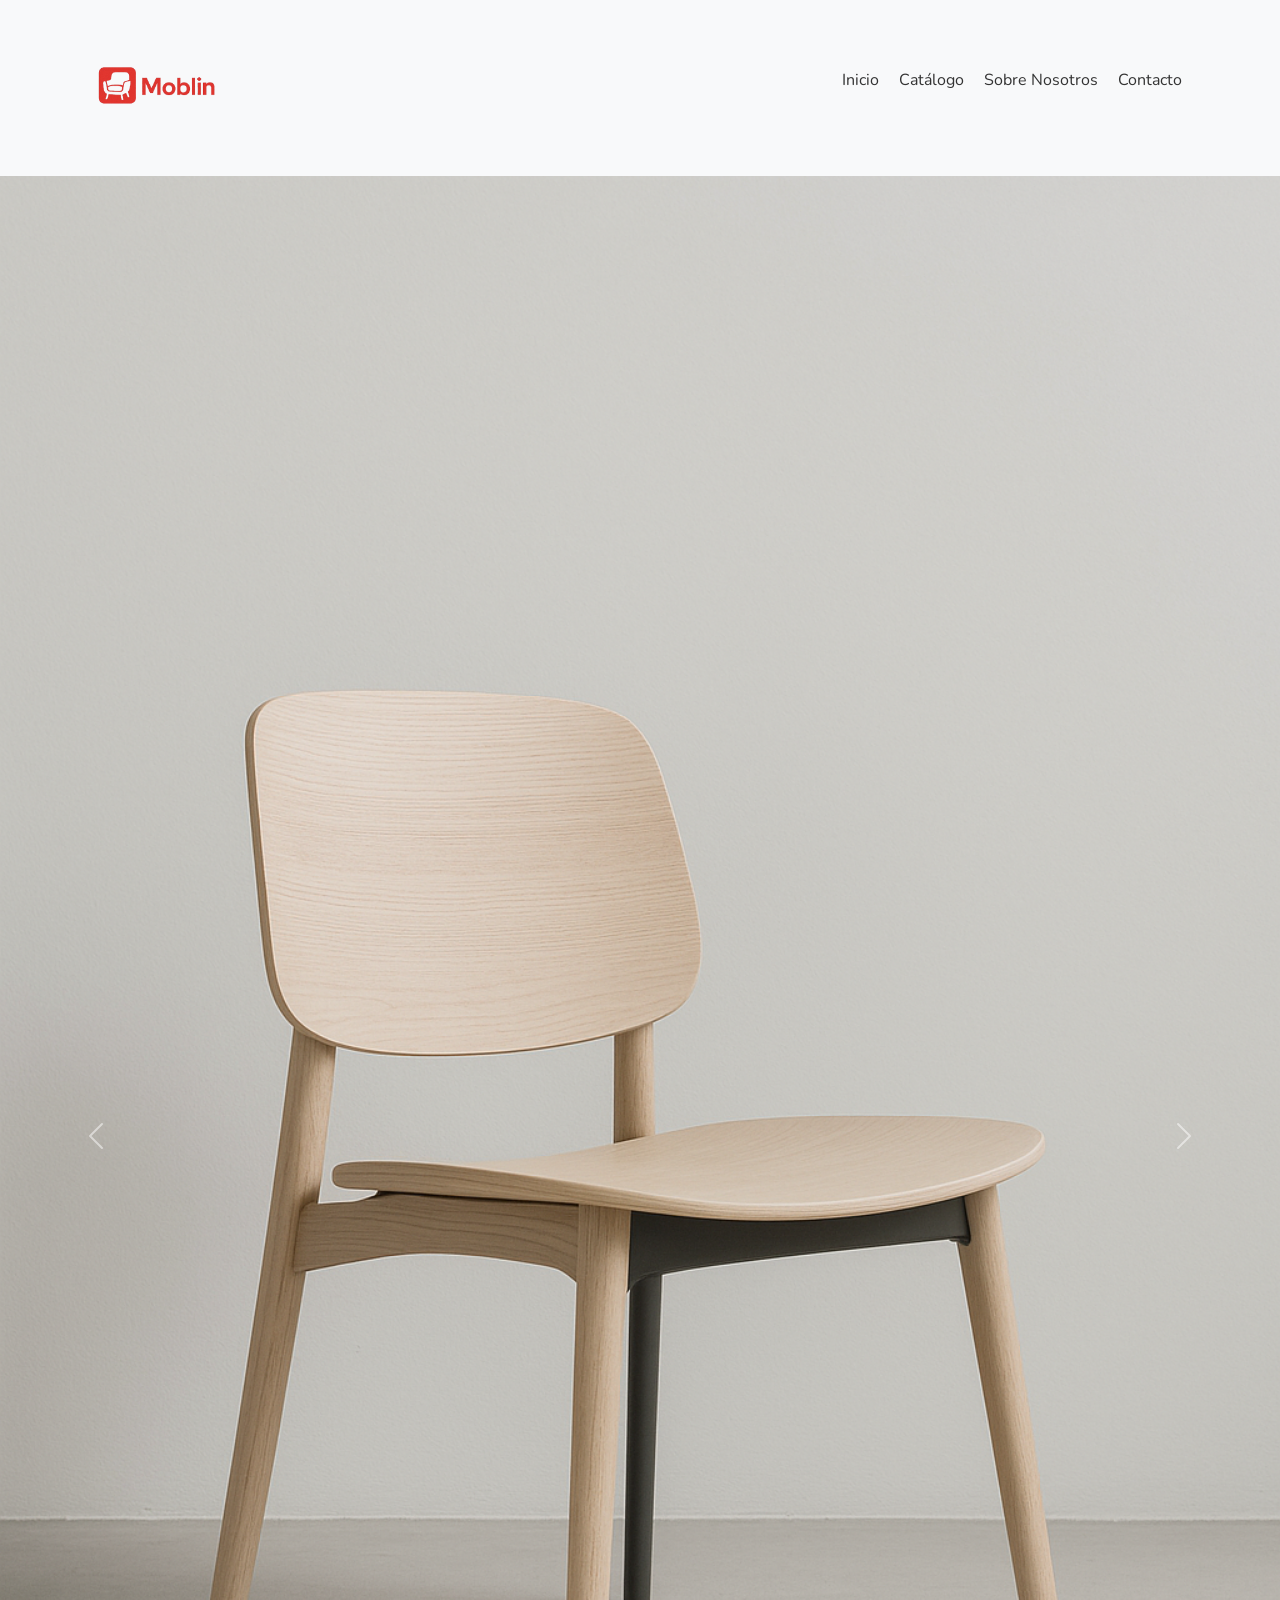
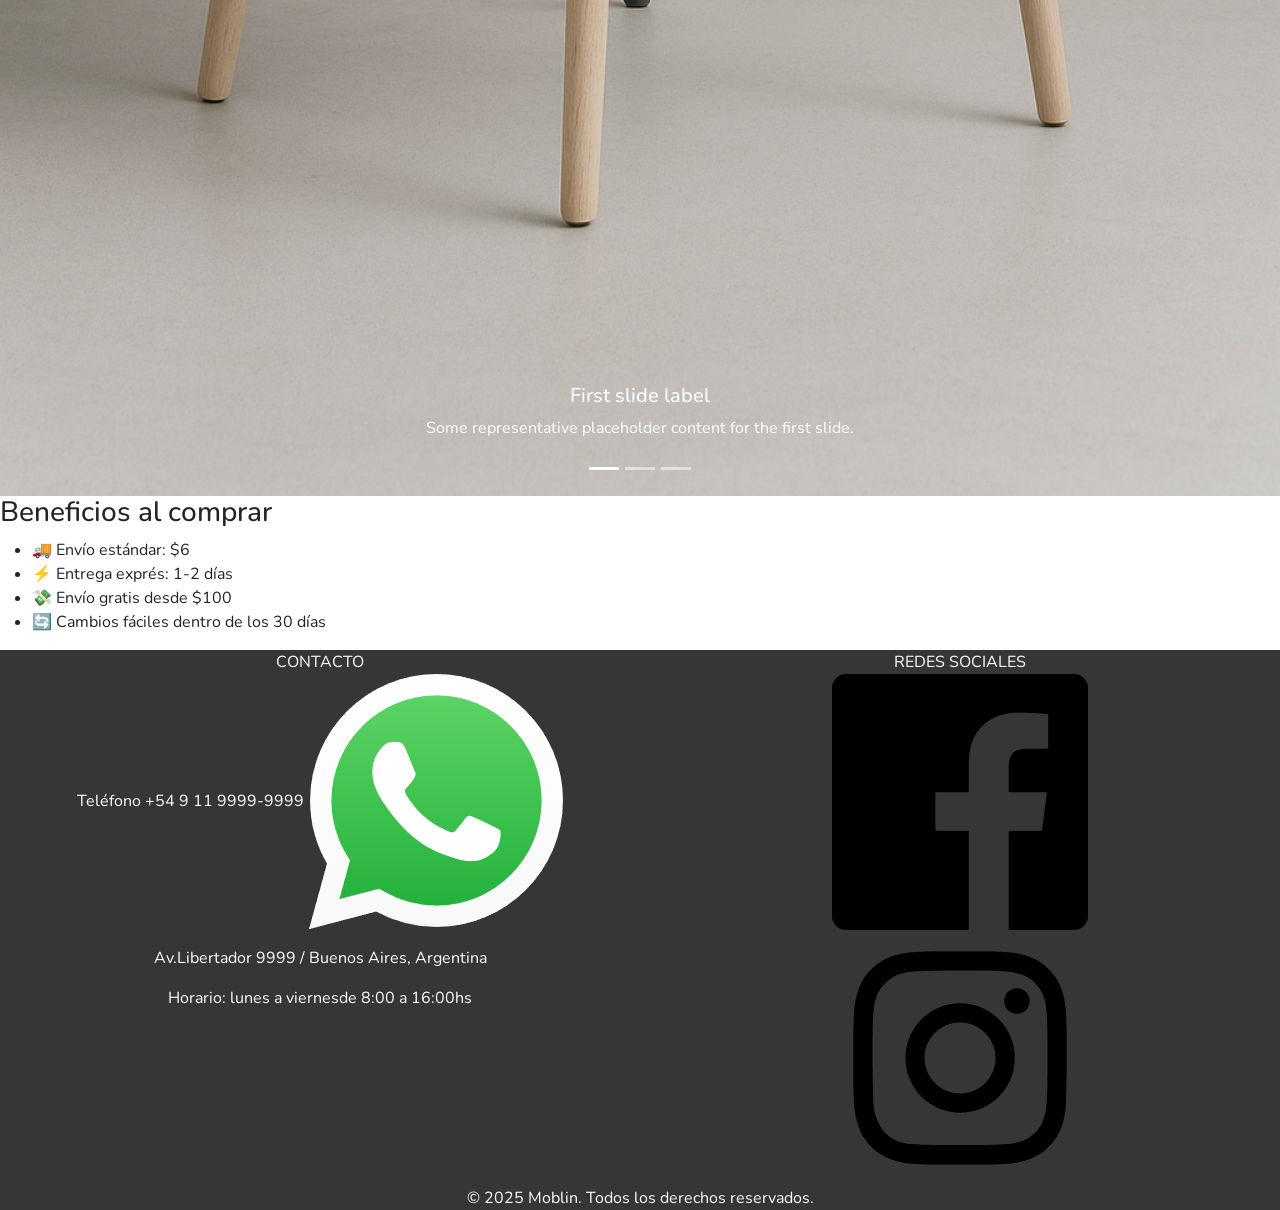
==== index.html @ 8f3e6bf2 "proyecto con bootstrap agregado" ====
<!DOCTYPE html>
<html lang="es">

<head>
  <meta charset="UTF-8" />
  <meta name="viewport" content="width=device-width, initial-scale=1.0" />
  <title>Moblin - Diseño que se siente</title>
  <link href="https://cdn.jsdelivr.net/npm/bootstrap@5.3.7/dist/css/bootstrap.min.css" rel="stylesheet"
    integrity="sha384-LN+7fdVzj6u52u30Kp6M/trliBMCMKTyK833zpbD+pXdCLuTusPj697FH4R/5mcr" crossorigin="anonymous">
  <link rel="stylesheet" href="../styles/styles.css" />
</head>

<body>
  <header>
    <nav class="navbar bg-body-tertiary">
      <div class="container">
        <a class="navbar-brand" href="index.html">
          <img src="assets/icon/logo.png " alt="Logo"></img>
        </a>
        <ul>
          <li><a href="#">Inicio</a></li>
          <li><a href="./pages/catalogo.html">Catálogo</a></li>
          <li><a href="./pages/sobreNosotros.html">Sobre Nosotros</a></li>
          <li><a href="./pages/contacto.html">Contacto</a></li>
        </ul>
    </nav>

    </div>

  </header>

  <main>
    <!-- <section class="producto-destacado">
      <div class="imagen">
        <img src="assets/img/silla.png" alt="Silla moderna en ambiente minimalista" />
      </div>
      <div class="detalle">
        <p class="oferta">¡Solo por hoy, 40% de descuento!</p>
        <h2>Silla ErgoLuxe de diseño ergonómico</h2>
        <p>
          Con un diseño que fusiona funcionalidad y estilo, la ErgoLuxe está fabricada con materiales reciclados de alta
          durabilidad. Ideal para oficinas modernas y hogares con personalidad.
        </p>
        <a href="./pages/verMas.html" class="boton">Ver más</a>
      </div> -->
    <div id="carouselExampleCaptions" class="carousel slide">
      <div class="carousel-indicators">
        <button type="button" data-bs-target="#carouselExampleCaptions" data-bs-slide-to="0" class="active"
          aria-current="true" aria-label="Slide 1"></button>
        <button type="button" data-bs-target="#carouselExampleCaptions" data-bs-slide-to="1"
          aria-label="Slide 2"></button>
        <button type="button" data-bs-target="#carouselExampleCaptions" data-bs-slide-to="2"
          aria-label="Slide 3"></button>
      </div>
      <div class="carousel-inner">
        <div class="carousel-item active">
          <img src="assets/img/silla.png" class="d-block w-100" alt="...">
          <div class="carousel-caption d-none d-md-block">
            <h5>First slide label</h5>
            <p>Some representative placeholder content for the first slide.</p>
          </div>
        </div>
        <div class="carousel-item">
          <img src="assets/img/silla.png" class="d-block w-100" alt="...">
          <div class="carousel-caption d-none d-md-block">
            <h5>Second slide label</h5>
            <p>Some representative placeholder content for the second slide.</p>
          </div>
        </div>
        <div class="carousel-item">
          <img src="assets/img/silla.png" class="d-block w-100" alt="...">
          <div class="carousel-caption d-none d-md-block">
            <h5>Third slide label</h5>
            <p>Some representative placeholder content for the third slide.</p>
          </div>
        </div>
      </div>
      <button class="carousel-control-prev" type="button" data-bs-target="#carouselExampleCaptions"
        data-bs-slide="prev">
        <span class="carousel-control-prev-icon" aria-hidden="true"></span>
        <span class="visually-hidden">Previous</span>
      </button>
      <button class="carousel-control-next" type="button" data-bs-target="#carouselExampleCaptions"
        data-bs-slide="next">
        <span class="carousel-control-next-icon" aria-hidden="true"></span>
        <span class="visually-hidden">Next</span>
      </button>
    </div>
    </section>

    <section class="beneficios">
      <h3>Beneficios al comprar</h3>
      <ul>
        <li>🚚 Envío estándar: $6</li>
        <li>⚡ Entrega exprés: 1-2 días</li>
        <li>💸 Envío gratis desde $100</li>
        <li>🔄 Cambios fáciles dentro de los 30 días</li>
      </ul>
    </section>
  </main>

  <footer class="footer ">
    
      <div class="footer-contacto d-flex">
        <div class="d-flex col flex-column">
          <span class="">CONTACTO</span>
          <p>Teléfono +54 9 11 9999-9999
            <a href="#" target="_blank">
              <img src="./assets/icon/whatsapp-icon.png" alt="whatsapp">
            </a>
          </p>
          <p>Av.Libertador 9999 / Buenos Aires, Argentina</p>
          <p>Horario: lunes a viernesde 8:00 a 16:00hs</p>
        </div>

        <div class="d-flex col">
          <div class="d-flex col flex-column social-icons">
            <span>REDES SOCIALES</span>
            <a href="https://www.facebook.com/" target="_blank">
              <img src="./assets/icon/facebook.png" alt="Facebook">
            </a>
            <a href="https://www.instagram.com/" target="_blank">
              <img src="assets/icon/instagram.png" alt="Instagram">
            </a>
          </div>
        </div>
      </div>
      <div class="">
        <p class="p-0 m-0">&copy; 2025 Moblin. Todos los derechos reservados.</p>
      </div>

  </footer>
</body>

<script src="https://cdn.jsdelivr.net/npm/bootstrap@5.3.7/dist/js/bootstrap.bundle.min.js"
  integrity="sha384-ndDqU0Gzau9qJ1lfW4pNLlhNTkCfHzAVBReH9diLvGRem5+R9g2FzA8ZGN954O5Q" crossorigin="anonymous"></script>

</html>
---- styles/styles.css ----
/* Fuente Nunito */

@import url('https://fonts.googleapis.com/css2?family=Nunito:ital,wght@0,200..1000;1,200..1000&display=swap');


/* Estilo general */
body {
  font-family: "Nunito", sans-serif;
  margin: 0;
  padding: 0;

}

/* Navegación */
nav {
  background-color: #ffffff;
  padding: 1px;
}

nav h1 {
  color: #d10000;
}

nav ul {
  list-style: none;

}

nav li {
  display: inline;
  margin-right: 1em;
}

nav a {
  text-decoration: none;
  color: #333;
}

nav img {
  width: 150px;
  height: 150px;
}

.producto img {
  width: 300px;
  height: 300px;
}

/* Sección producto */
.producto-destacado {
  display: block;
  background-color: #fff;

}

.producto-destacado img {
  width: 100%;
  max-width: 400px;
  height: auto;
}

.producto-destacado .oferta {
  color: red;
  font-weight: bold;
}



.boton {
  background-color: #d10000;
  color: white;
  text-decoration: none;

}

/* Aside */
.beneficios {
  background-color: #fff;

}



/* Footer */
footer {
  text-align: center;
  background: rgba(4, 4, 4, .8);
  color: #fff;
}
p{

}
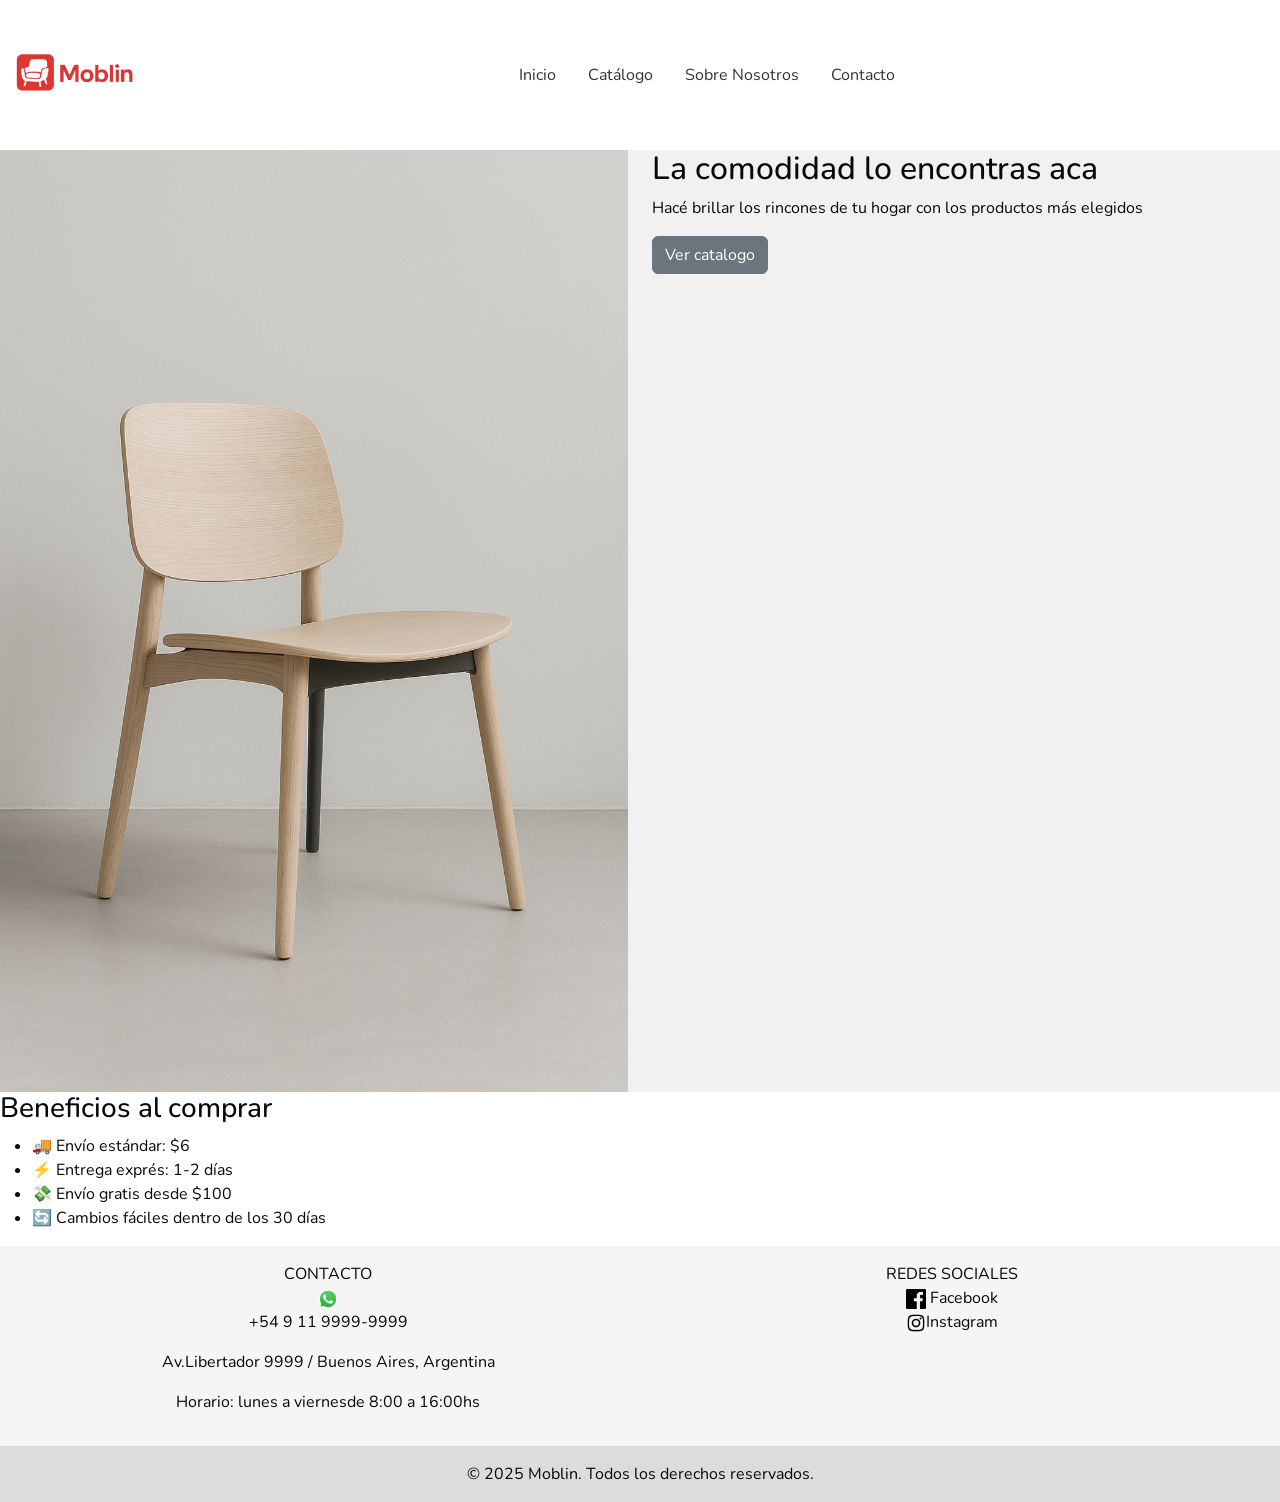
==== commit cf1a9c0d: "proyecto con bootstrap" ====
--- a/index.html
+++ b/index.html
@@ -12,16 +12,16 @@
 
 <body>
   <header>
-    <nav class="navbar bg-body-tertiary">
-      <div class="container">
-        <a class="navbar-brand" href="index.html">
-          <img src="assets/icon/logo.png " alt="Logo"></img>
-        </a>
-        <ul>
-          <li><a href="#">Inicio</a></li>
-          <li><a href="./pages/catalogo.html">Catálogo</a></li>
-          <li><a href="./pages/sobreNosotros.html">Sobre Nosotros</a></li>
-          <li><a href="./pages/contacto.html">Contacto</a></li>
+    <nav class="navbar navbar-expand-lg p-0">
+      <a class="" href="index.html">
+        <img src="assets/icon/logo.png " alt="Logo"></img>
+      </a>
+      <div class="container-fluid collapse navbar-collapse justify-content-center">
+        <ul class="navbar-nav gap-3">
+        <li class="nav-item"><a href="#">Inicio</a></li>
+        <li class="nav-item"><a href="./pages/catalogo.html">Catálogo</a></li>
+        <li class="nav-item"><a href="./pages/sobreNosotros.html">Sobre Nosotros</a></li>
+        <li class="nav-item"><a href="./pages/contacto.html">Contacto</a></li>
         </ul>
     </nav>
 
@@ -29,63 +29,21 @@
 
   </header>
 
+  <!-- MAIN CONTENT -->
   <main>
-    <!-- <section class="producto-destacado">
-      <div class="imagen">
-        <img src="assets/img/silla.png" alt="Silla moderna en ambiente minimalista" />
-      </div>
-      <div class="detalle">
-        <p class="oferta">¡Solo por hoy, 40% de descuento!</p>
-        <h2>Silla ErgoLuxe de diseño ergonómico</h2>
-        <p>
-          Con un diseño que fusiona funcionalidad y estilo, la ErgoLuxe está fabricada con materiales reciclados de alta
-          durabilidad. Ideal para oficinas modernas y hogares con personalidad.
-        </p>
-        <a href="./pages/verMas.html" class="boton">Ver más</a>
-      </div> -->
-    <div id="carouselExampleCaptions" class="carousel slide">
-      <div class="carousel-indicators">
-        <button type="button" data-bs-target="#carouselExampleCaptions" data-bs-slide-to="0" class="active"
-          aria-current="true" aria-label="Slide 1"></button>
-        <button type="button" data-bs-target="#carouselExampleCaptions" data-bs-slide-to="1"
-          aria-label="Slide 2"></button>
-        <button type="button" data-bs-target="#carouselExampleCaptions" data-bs-slide-to="2"
-          aria-label="Slide 3"></button>
-      </div>
-      <div class="carousel-inner">
-        <div class="carousel-item active">
-          <img src="assets/img/silla.png" class="d-block w-100" alt="...">
-          <div class="carousel-caption d-none d-md-block">
-            <h5>First slide label</h5>
-            <p>Some representative placeholder content for the first slide.</p>
+    <section>
+      <div class="container-fluid main-producto p-0">
+        <div class="row">
+          <div class="col-md-6">
+            <img src="./assets/img/silla.png" class="img-fluid" alt="Descripción de la imagen">
           </div>
-        </div>
-        <div class="carousel-item">
-          <img src="assets/img/silla.png" class="d-block w-100" alt="...">
-          <div class="carousel-caption d-none d-md-block">
-            <h5>Second slide label</h5>
-            <p>Some representative placeholder content for the second slide.</p>
-          </div>
-        </div>
-        <div class="carousel-item">
-          <img src="assets/img/silla.png" class="d-block w-100" alt="...">
-          <div class="carousel-caption d-none d-md-block">
-            <h5>Third slide label</h5>
-            <p>Some representative placeholder content for the third slide.</p>
+          <div class="col-md-6">
+            <h2>La comodidad lo encontras aca</h2>
+            <p>Hacé brillar los rincones de tu hogar con los productos más elegidos</p>
+           <button type="button" class="btn btn-secondary">Ver catalogo</button>
           </div>
         </div>
       </div>
-      <button class="carousel-control-prev" type="button" data-bs-target="#carouselExampleCaptions"
-        data-bs-slide="prev">
-        <span class="carousel-control-prev-icon" aria-hidden="true"></span>
-        <span class="visually-hidden">Previous</span>
-      </button>
-      <button class="carousel-control-next" type="button" data-bs-target="#carouselExampleCaptions"
-        data-bs-slide="next">
-        <span class="carousel-control-next-icon" aria-hidden="true"></span>
-        <span class="visually-hidden">Next</span>
-      </button>
-    </div>
     </section>
 
     <section class="beneficios">
@@ -99,39 +57,37 @@
     </section>
   </main>
 
-  <footer class="footer ">
-    
-      <div class="footer-contacto d-flex">
-        <div class="d-flex col flex-column">
-          <span class="">CONTACTO</span>
-          <p>Teléfono +54 9 11 9999-9999
-            <a href="#" target="_blank">
-              <img src="./assets/icon/whatsapp-icon.png" alt="whatsapp">
-            </a>
-          </p>
-          <p>Av.Libertador 9999 / Buenos Aires, Argentina</p>
-          <p>Horario: lunes a viernesde 8:00 a 16:00hs</p>
-        </div>
+  <footer class="footer">
+    <div class="footer-contacto d-flex">
+      <div class="d-flex col flex-column social-icons">
+        <span class="">CONTACTO</span>
+        <a href="#" target="_blank">
+          <img src="./assets/icon/whatsapp-icon.png" alt="whatsapp">
+          <p>+54 9 11 9999-9999 </p>
+        </a>
+        <p>Av.Libertador 9999 / Buenos Aires, Argentina</p>
+        <p>Horario: lunes a viernesde 8:00 a 16:00hs</p>
+      </div>
 
-        <div class="d-flex col">
-          <div class="d-flex col flex-column social-icons">
-            <span>REDES SOCIALES</span>
-            <a href="https://www.facebook.com/" target="_blank">
-              <img src="./assets/icon/facebook.png" alt="Facebook">
-            </a>
-            <a href="https://www.instagram.com/" target="_blank">
-              <img src="assets/icon/instagram.png" alt="Instagram">
-            </a>
-          </div>
+      <div class="d-flex col">
+        <div class="d-flex col flex-column social-icons">
+          <span>REDES SOCIALES</span>
+          <a href="https://www.facebook.com/" target="_blank">
+            <img src="./assets/icon/facebook.png" alt="Facebook"> Facebook
+          </a>
+          <a href="https://www.instagram.com/" target="_blank">
+            <img src="assets/icon/instagram.png" alt="Instagram">Instagram
+          </a>
         </div>
       </div>
-      <div class="">
-        <p class="p-0 m-0">&copy; 2025 Moblin. Todos los derechos reservados.</p>
-      </div>
+    </div>
+    <div class="footer-2">
+      <p class="p-0 m-0">&copy; 2025 Moblin. Todos los derechos reservados.</p>
+    </div>
 
   </footer>
 </body>
-
+ <!-- BOOTSTRAP JS -->
 <script src="https://cdn.jsdelivr.net/npm/bootstrap@5.3.7/dist/js/bootstrap.bundle.min.js"
   integrity="sha384-ndDqU0Gzau9qJ1lfW4pNLlhNTkCfHzAVBReH9diLvGRem5+R9g2FzA8ZGN954O5Q" crossorigin="anonymous"></script>
 
--- a/styles/styles.css
+++ b/styles/styles.css
@@ -8,6 +8,7 @@
   font-family: "Nunito", sans-serif;
   margin: 0;
   padding: 0;
+  color: #080808;
 
 }
 
@@ -84,9 +85,37 @@
 /* Footer */
 footer {
   text-align: center;
-  background: rgba(4, 4, 4, .8);
-  color: #fff;
+  background: #f5f5f5;
+  color: #080808;
 }
-p{
-
+.footer-contacto {
+  padding: 16px;
+}
+.social-icons img {
+  width: 20px;
+  height: 20px;
+}
+.footer-2 {
+  background-color: #0000001A;
+  padding: 16px;
+}
+.footer a {
+  text-decoration: none;
+   color: #080808;
+}
+.main-producto {
+background-color: #f1f1f1;
+}
+.form-section{
+  margin-bottom: 20px;
+}
+.form-section .btn-submit {
+      background-color: #333;
+      color: white;
+      padding: 10px 30px;
+      border: none;
+    }
+.whatsapp {
+  height: 20px;
+  width: 20px;
 }
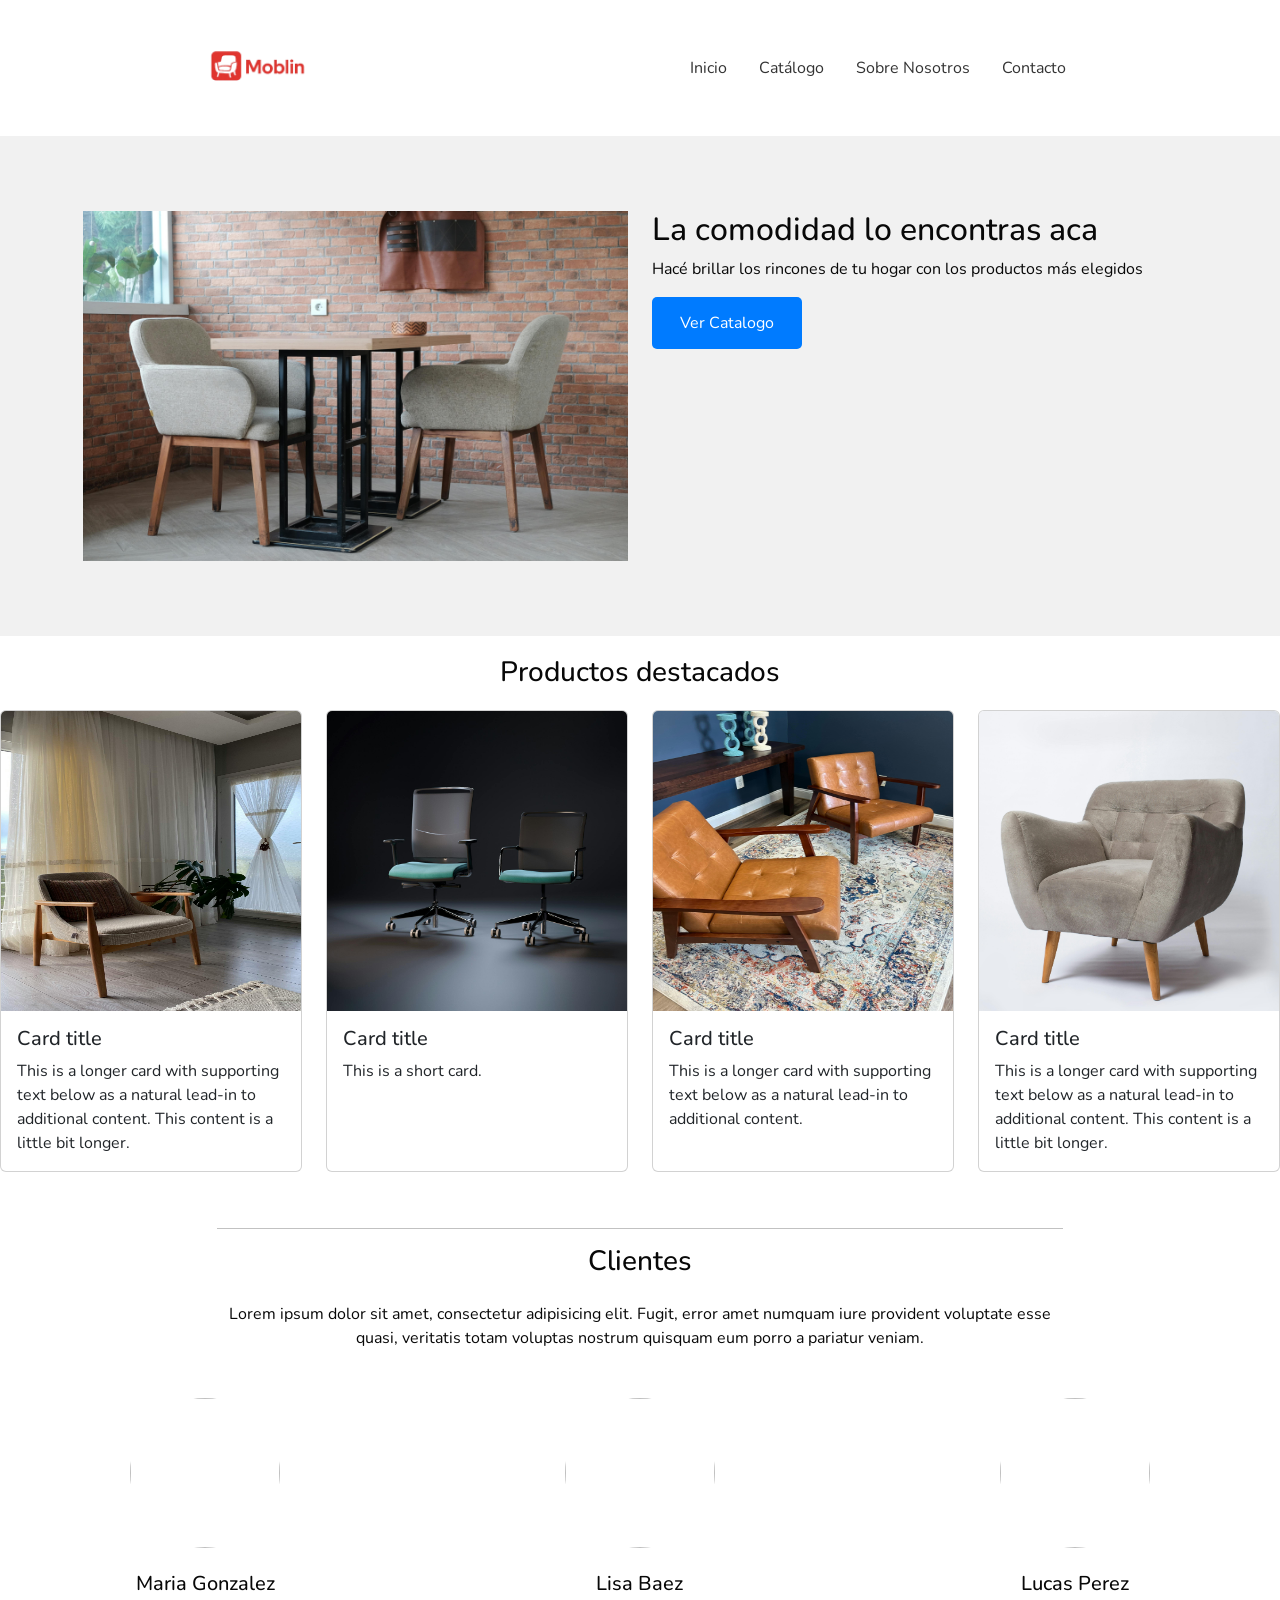
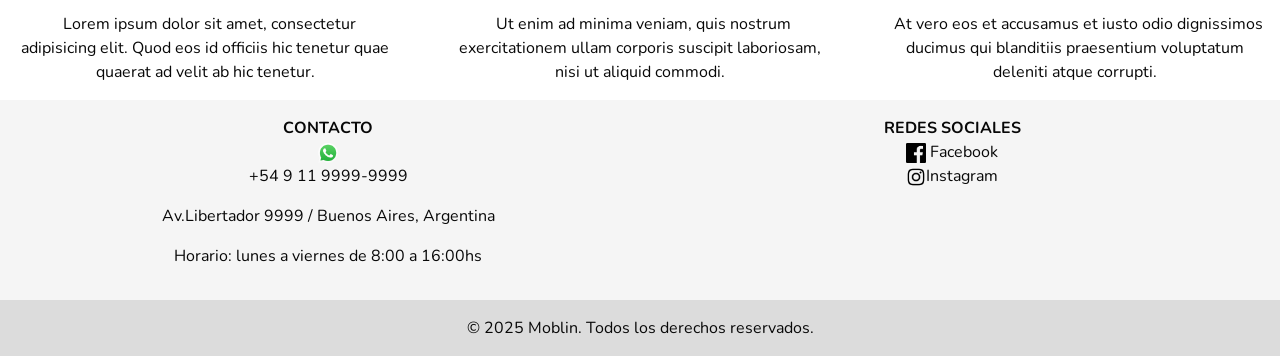
==== commit 57634dc3: "se agregaron cards nav y footer con bootstrap" ====
--- a/index.html
+++ b/index.html
@@ -12,66 +12,162 @@
 
 <body>
   <header>
-    <nav class="navbar navbar-expand-lg p-0">
-      <a class="" href="index.html">
-        <img src="assets/icon/logo.png " alt="Logo"></img>
-      </a>
-      <div class="container-fluid collapse navbar-collapse justify-content-center">
-        <ul class="navbar-nav gap-3">
-        <li class="nav-item"><a href="#">Inicio</a></li>
-        <li class="nav-item"><a href="./pages/catalogo.html">Catálogo</a></li>
-        <li class="nav-item"><a href="./pages/sobreNosotros.html">Sobre Nosotros</a></li>
-        <li class="nav-item"><a href="./pages/contacto.html">Contacto</a></li>
-        </ul>
+    <nav class="navbar navbar-expand-md">
+      <div class="container-fluid navbar-menu">
+        <button type="button" class="navbar-toggler" data-bs-toggle="collapse" data-bs-target="#menu">
+          <img class="menu" src="assets/icon/menu.png" alt="menu-hamburguesa">
+        </button>
+        <div id="menu" class="collapse navbar-collapse justify-content-around">
+          <a class="" href="index.html">
+          <img src="assets/icon/logo.png " alt="Logo" class="logo"></img>
+          </a>
+          <ul class="navbar-nav gap-3">
+            <li class="nav-item"><a href="#">Inicio</a></li>
+            <li class="nav-item"><a href="./pages/catalogo.html">Catálogo</a></li>
+            <li class="nav-item"><a href="./pages/sobreNosotros.html">Sobre Nosotros</a></li>
+            <li class="nav-item"><a href="./pages/contacto.html">Contacto</a></li>
+          </ul>
+        </div>
+      </div>
     </nav>
-
-    </div>
-
   </header>
 
   <!-- MAIN CONTENT -->
   <main>
-    <section>
-      <div class="container-fluid main-producto p-0">
-        <div class="row">
+    <section class="main-content">
+      <div class="container-fluid main-producto p-0 ;
+    d-flex align-items-center justify-content-center">
+        <div class="row main-section">
           <div class="col-md-6">
-            <img src="./assets/img/silla.png" class="img-fluid" alt="Descripción de la imagen">
+            <img src="./assets/img/modelo-5.jpg" class="img-fluid" alt="Descripción de la imagen">
           </div>
           <div class="col-md-6">
             <h2>La comodidad lo encontras aca</h2>
             <p>Hacé brillar los rincones de tu hogar con los productos más elegidos</p>
-           <button type="button" class="btn btn-secondary">Ver catalogo</button>
+             <a href="./pages/catalogo.html" class="btn btn-primary">Ver Catalogo</a>
           </div>
         </div>
       </div>
     </section>
 
-    <section class="beneficios">
-      <h3>Beneficios al comprar</h3>
-      <ul>
-        <li>🚚 Envío estándar: $6</li>
-        <li>⚡ Entrega exprés: 1-2 días</li>
-        <li>💸 Envío gratis desde $100</li>
-        <li>🔄 Cambios fáciles dentro de los 30 días</li>
-      </ul>
+    <section class="producto-destacado">
+      <h3 class="d-flex justify-content-center">Productos destacados</h3>
+      <div class="row row-cols-1 row-cols-md-4 g-4">
+        <div class="col">
+          <div class="card h-100">
+            <img src="assets/img/modelo-1.jpg" class="card-img-top" alt="Hollywood Sign on The Hill" />
+            <div class="card-body">
+              <h5 class="card-title">Card title</h5>
+              <p class="card-text">
+                This is a longer card with supporting text below as a natural lead-in to
+                additional content. This content is a little bit longer.
+              </p>
+            </div>
+          </div>
+        </div>
+        <div class="col">
+          <div class="card h-100">
+            <img src="assets/img/modelo-2.jpg" class="card-img-top" alt="Palm Springs Road" />
+            <div class="card-body">
+              <h5 class="card-title">Card title</h5>
+              <p class="card-text">This is a short card.</p>
+            </div>
+          </div>
+        </div>
+        <div class="col">
+          <div class="card h-100">
+            <img src="assets/img/modelo-3.jpg" class="card-img-top" alt="Los Angeles Skyscrapers" />
+            <div class="card-body">
+              <h5 class="card-title">Card title</h5>
+              <p class="card-text">This is a longer card with supporting text below as a natural lead-in to additional
+                content.</p>
+            </div>
+          </div>
+        </div>
+        <div class="col">
+          <div class="card h-100">
+            <img src="assets/img/modelo-4.jpg" class="card-img-top" alt="Skyscrapers" />
+            <div class="card-body">
+              <h5 class="card-title">Card title</h5>
+              <p class="card-text">
+                This is a longer card with supporting text below as a natural lead-in to
+                additional content. This content is a little bit longer.
+              </p>
+            </div>
+          </div>
+        </div>
+      </div>
     </section>
-  </main>
 
+
+    <!-- Sección Testimonios -->
+<section class="seccion-testimonios">
+  <div class="row d-flex justify-content-center">
+    <div class="col-md-10 col-xl-8 text-center">
+     <hr> 
+      <h3 class="mb-4">Clientes</h3>
+      <p class="mb-4 pb-2 mb-md-5 pb-md-0">
+        Lorem ipsum dolor sit amet, consectetur adipisicing elit. Fugit, error amet
+        numquam iure provident voluptate esse quasi, veritatis totam voluptas nostrum
+        quisquam eum porro a pariatur veniam.
+      </p>
+    </div>
+  </div>
+  <div class="row text-center">
+    <div class="col-md-4 mb-5 mb-md-0">
+      <div class="d-flex justify-content-center mb-4">
+        <img src="https://mdbcdn.b-cdn.net/img/Photos/Avatars/img%20(1).webp"
+          class="rounded-circle shadow-1-strong"/>
+      </div>
+      <h5 class="mb-3">Maria Gonzalez</h5>
+      <p class="px-xl-3">
+        <i class="fas fa-quote-left pe-2"></i>Lorem ipsum dolor sit amet, consectetur
+        adipisicing elit. Quod eos id officiis hic tenetur quae quaerat ad velit ab hic
+        tenetur.
+      </p>
+    </div>
+    <div class="col-md-4 mb-5 mb-md-0">
+      <div class="d-flex justify-content-center mb-4">
+        <img src="https://mdbcdn.b-cdn.net/img/Photos/Avatars/img%20(2).webp"
+          class="rounded-circle shadow-1-strong"/>
+      </div>
+      <h5 class="mb-3">Lisa Baez</h5>
+      <p class="px-xl-3">
+        <i class="fas fa-quote-left pe-2"></i>Ut enim ad minima veniam, quis nostrum
+        exercitationem ullam corporis suscipit laboriosam, nisi ut aliquid commodi.
+      </p>
+    </div>
+    <div class="col-md-4 mb-0">
+      <div class="d-flex justify-content-center mb-4">
+        <img src="https://mdbcdn.b-cdn.net/img/Photos/Avatars/img%20(9).webp"
+          class="rounded-circle shadow-1-strong"/>
+      </div>
+      <h5 class="mb-3">Lucas Perez</h5>
+      <p class="px-xl-3">
+        <i class="fas fa-quote-left pe-2"></i>At vero eos et accusamus et iusto odio
+        dignissimos ducimus qui blanditiis praesentium voluptatum deleniti atque corrupti.
+      </p>
+    </div>
+  </div>
+</section>
+</main>
+
+
+  <!-- Footer -->
   <footer class="footer">
     <div class="footer-contacto d-flex">
       <div class="d-flex col flex-column social-icons">
-        <span class="">CONTACTO</span>
+        <strong>CONTACTO</strong>
         <a href="#" target="_blank">
           <img src="./assets/icon/whatsapp-icon.png" alt="whatsapp">
           <p>+54 9 11 9999-9999 </p>
         </a>
         <p>Av.Libertador 9999 / Buenos Aires, Argentina</p>
-        <p>Horario: lunes a viernesde 8:00 a 16:00hs</p>
+        <p>Horario: lunes a viernes de 8:00 a 16:00hs</p>
       </div>
-
       <div class="d-flex col">
         <div class="d-flex col flex-column social-icons">
-          <span>REDES SOCIALES</span>
+          <strong>REDES SOCIALES</strong>
           <a href="https://www.facebook.com/" target="_blank">
             <img src="./assets/icon/facebook.png" alt="Facebook"> Facebook
           </a>
@@ -84,11 +180,11 @@
     <div class="footer-2">
       <p class="p-0 m-0">&copy; 2025 Moblin. Todos los derechos reservados.</p>
     </div>
+  </footer>
+  <!-- BOOTSTRAP JS -->
+  <script src="https://cdn.jsdelivr.net/npm/bootstrap@5.3.7/dist/js/bootstrap.bundle.min.js"
+    integrity="sha384-ndDqU0Gzau9qJ1lfW4pNLlhNTkCfHzAVBReH9diLvGRem5+R9g2FzA8ZGN954O5Q" crossorigin="anonymous"></script>
+</body>
 
-  </footer>
-</body>
- <!-- BOOTSTRAP JS -->
-<script src="https://cdn.jsdelivr.net/npm/bootstrap@5.3.7/dist/js/bootstrap.bundle.min.js"
-  integrity="sha384-ndDqU0Gzau9qJ1lfW4pNLlhNTkCfHzAVBReH9diLvGRem5+R9g2FzA8ZGN954O5Q" crossorigin="anonymous"></script>
 
 </html>
--- a/styles/styles.css
+++ b/styles/styles.css
@@ -2,6 +2,10 @@
 
 @import url('https://fonts.googleapis.com/css2?family=Nunito:ital,wght@0,200..1000;1,200..1000&display=swap');
 
+*{
+  margin: 0;
+  padding: 0;
+}
 
 /* Estilo general */
 body {
@@ -37,10 +41,18 @@
   color: #333;
 }
 
-nav img {
-  width: 150px;
-  height: 150px;
-}
+.logo {
+  width: 120px;
+  height: 120px;
+}
+.menu {
+  height: 40px;
+  width: 40px;
+}
+
+/* .card img {
+  height: 350px;
+} */
 
 .producto img {
   width: 300px;
@@ -53,10 +65,13 @@
   background-color: #fff;
 
 }
+.producto-destacado h3{
+  margin: 20px 0 20px 0
+}
 
 .producto-destacado img {
-  width: 100%;
-  max-width: 400px;
+ width: 100%;
+
   height: auto;
 }
 
@@ -73,12 +88,37 @@
   text-decoration: none;
 
 }
-
-/* Aside */
+.seccion-testimonios{
+  margin-top: 40px;
+}
+.seccion-testimonios img{
+height: 150px ;
+width: 150px;
+}
+
 .beneficios {
   background-color: #fff;
 
 }
+.btn{
+   border: none;
+  color: white;
+  padding: 14px 28px;
+  cursor: pointer;
+  border-radius: 5px;
+  background-color: #007bff;  
+}
+.btn-contacto {
+  border: none;
+  color: white;
+  padding: 14px 28px;
+  cursor: pointer;
+  border-radius: 5px;
+  background-color: #007bff; 
+
+}
+
+
 
 
 
@@ -105,6 +145,8 @@
 }
 .main-producto {
 background-color: #f1f1f1;
+  height: 500px;
+
 }
 .form-section{
   margin-bottom: 20px;
@@ -118,4 +160,50 @@
 .whatsapp {
   height: 20px;
   width: 20px;
+}
+
+.card img {
+  height: 300px;
+}
+.main-content img {
+  width: 600px;
+  height: 350px;
+}
+
+
+/* Breakpoints Mobile */
+
+@media (width < 768px) {
+  .navbar-menu{
+    flex-direction: column;
+    justify-content: center;
+    align-items: center;
+
+  }
+  .main-section{
+    flex-direction: column;
+    justify-content: center;
+    align-items: center;
+
+  }
+   .footer-contacto{
+    flex-direction: column;
+      justify-content: center;
+   }
+  .main-content{
+    justify-content: center;
+    align-items: center;
+  }
+  .main-section{
+    flex-direction: column;
+    margin: 10px;
+  }
+  .producto-destacado{
+    margin-top: 20px;
+    flex-direction: column;
+    margin: 10px;
+  }
+  .main-content button {
+    margin-bottom: 20px;
+  }
 }
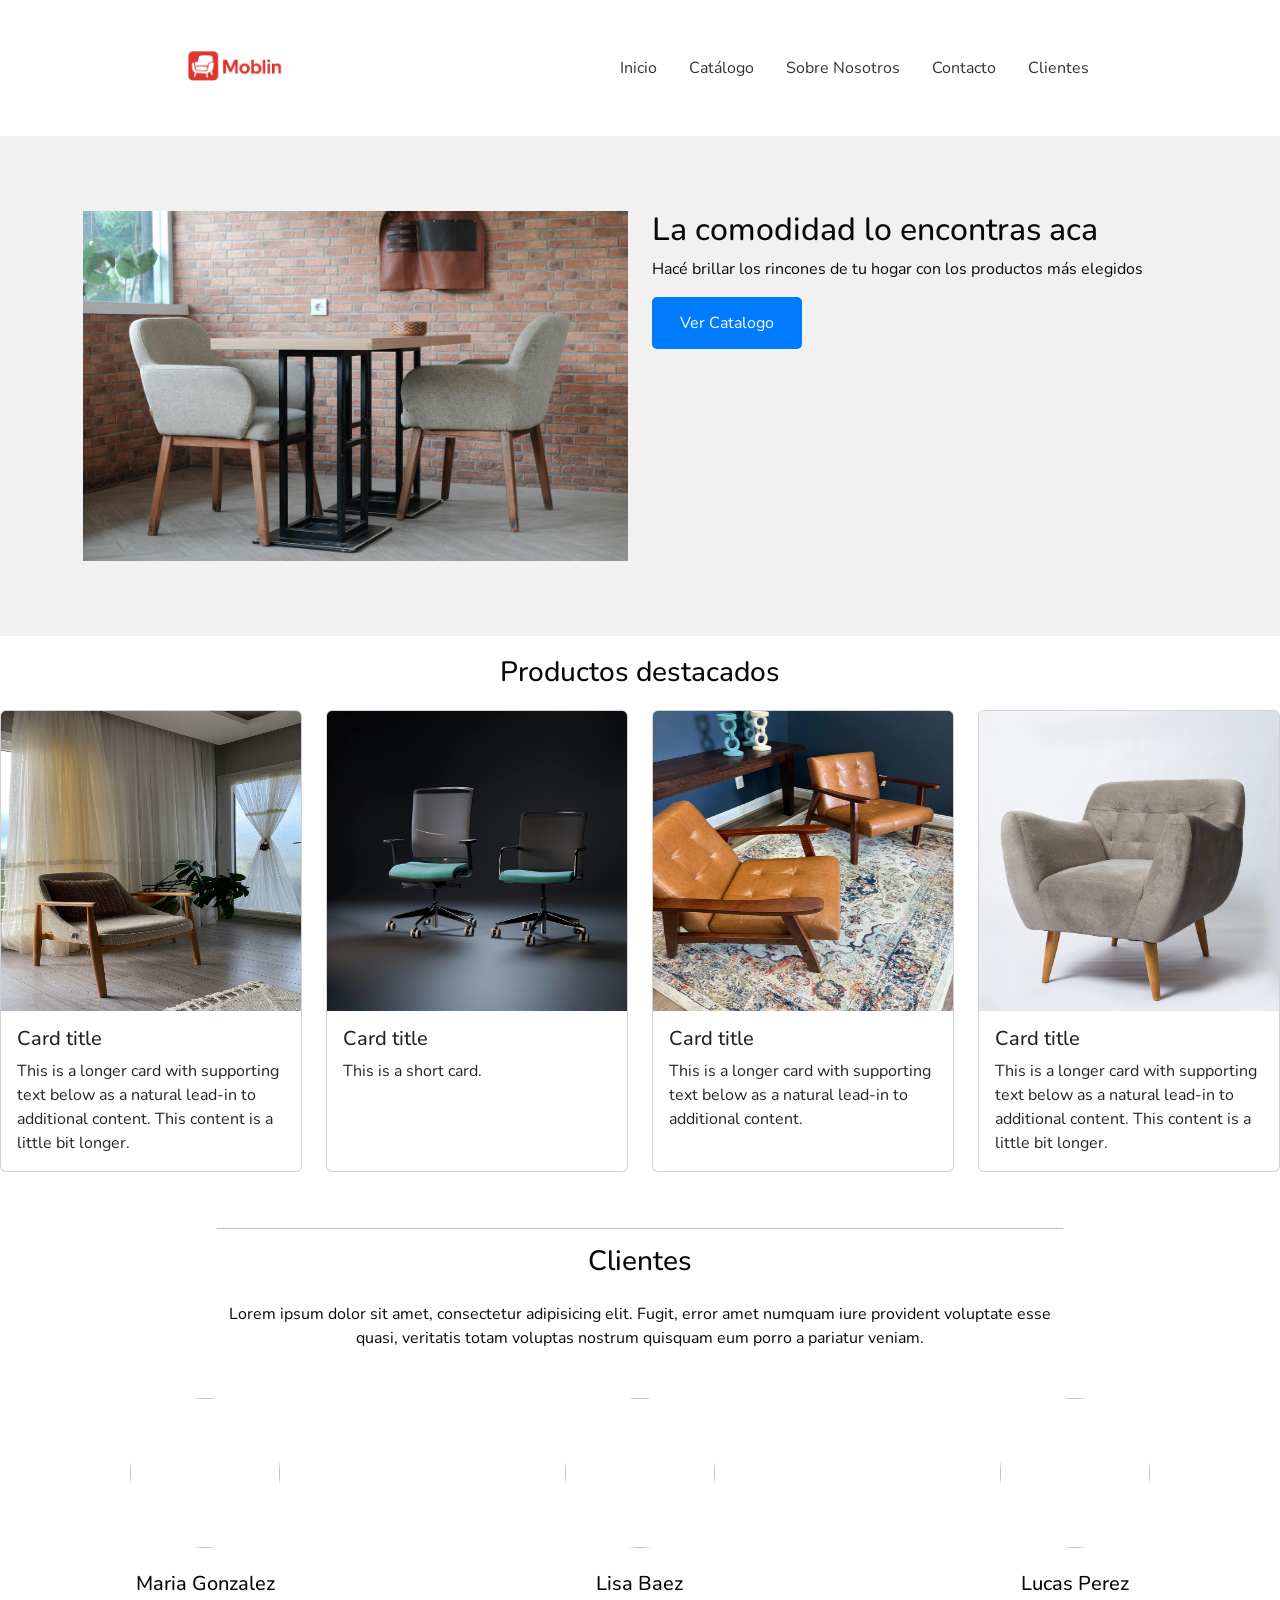
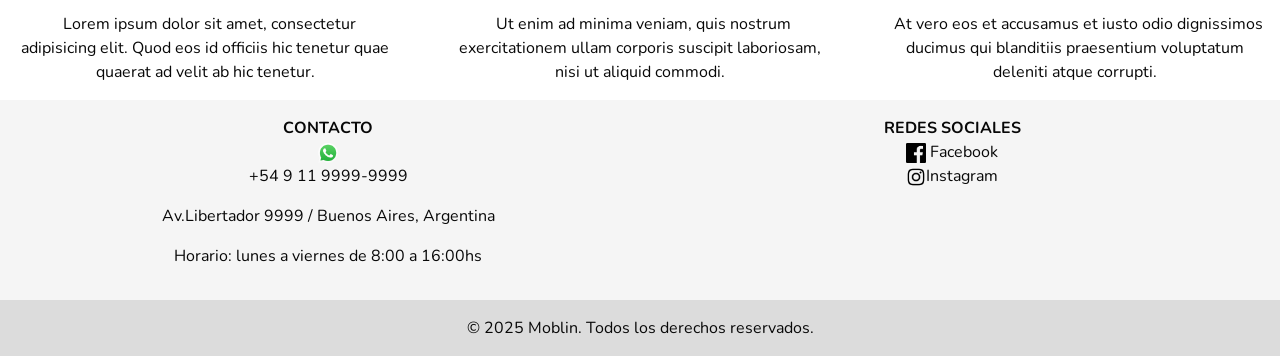
==== commit f67aab56: "se agrega clientes al nav" ====
--- a/index.html
+++ b/index.html
@@ -26,6 +26,7 @@
             <li class="nav-item"><a href="./pages/catalogo.html">Catálogo</a></li>
             <li class="nav-item"><a href="./pages/sobreNosotros.html">Sobre Nosotros</a></li>
             <li class="nav-item"><a href="./pages/contacto.html">Contacto</a></li>
+            <li class="nav-item"><a href="../pages/clientes.html">Clientes</a></li>
           </ul>
         </div>
       </div>
--- a/styles/styles.css
+++ b/styles/styles.css
@@ -2,7 +2,7 @@
 
 @import url('https://fonts.googleapis.com/css2?family=Nunito:ital,wght@0,200..1000;1,200..1000&display=swap');
 
-*{
+* {
   margin: 0;
   padding: 0;
 }
@@ -45,14 +45,11 @@
   width: 120px;
   height: 120px;
 }
+
 .menu {
   height: 40px;
   width: 40px;
 }
-
-/* .card img {
-  height: 350px;
-} */
 
 .producto img {
   width: 300px;
@@ -65,62 +62,61 @@
   background-color: #fff;
 
 }
-.producto-destacado h3{
+
+.producto-destacado h3 {
   margin: 20px 0 20px 0
 }
 
-.producto-destacado img {
- width: 100%;
+/* .producto-destacado img {
+  width: 100%;
 
   height: auto;
-}
+} */
 
 .producto-destacado .oferta {
   color: red;
   font-weight: bold;
 }
 
-
-
 .boton {
   background-color: #d10000;
   color: white;
   text-decoration: none;
 
 }
-.seccion-testimonios{
+
+.seccion-testimonios {
   margin-top: 40px;
 }
-.seccion-testimonios img{
-height: 150px ;
-width: 150px;
+
+.seccion-testimonios img {
+  height: 150px;
+  width: 150px;
 }
 
 .beneficios {
   background-color: #fff;
 
 }
-.btn{
-   border: none;
+
+.btn {
+  border: none;
   color: white;
   padding: 14px 28px;
   cursor: pointer;
   border-radius: 5px;
-  background-color: #007bff;  
-}
+  background-color: #007bff;
+}
+
 .btn-contacto {
   border: none;
   color: white;
   padding: 14px 28px;
   cursor: pointer;
   border-radius: 5px;
-  background-color: #007bff; 
-
-}
-
-
-
-
+  background-color: #007bff;
+
+}
 
 /* Footer */
 footer {
@@ -128,81 +124,99 @@
   background: #f5f5f5;
   color: #080808;
 }
+
 .footer-contacto {
   padding: 16px;
 }
+
 .social-icons img {
   width: 20px;
   height: 20px;
 }
+
 .footer-2 {
   background-color: #0000001A;
   padding: 16px;
 }
+
 .footer a {
   text-decoration: none;
-   color: #080808;
-}
+  color: #080808;
+}
+
 .main-producto {
-background-color: #f1f1f1;
+  background-color: #f1f1f1;
   height: 500px;
 
 }
-.form-section{
+
+.form-section {
   margin-bottom: 20px;
 }
+
 .form-section .btn-submit {
-      background-color: #333;
-      color: white;
-      padding: 10px 30px;
-      border: none;
-    }
+  background-color: #333;
+  color: white;
+  padding: 10px 30px;
+  border: none;
+}
+
 .whatsapp {
   height: 20px;
   width: 20px;
 }
 
-.card img {
+.producto-destacado img{
   height: 300px;
 }
+
 .main-content img {
   width: 600px;
   height: 350px;
 }
+.card-clientes {
+ margin-top: 20px;
+}
 
 
 /* Breakpoints Mobile */
 
 @media (width < 768px) {
-  .navbar-menu{
+  .navbar-menu {
     flex-direction: column;
     justify-content: center;
     align-items: center;
 
   }
-  .main-section{
+
+  .main-section {
     flex-direction: column;
     justify-content: center;
     align-items: center;
 
   }
-   .footer-contacto{
-    flex-direction: column;
-      justify-content: center;
-   }
-  .main-content{
+
+  .footer-contacto {
+    flex-direction: column;
+    justify-content: center;
+  }
+
+  .main-content {
     justify-content: center;
     align-items: center;
   }
-  .main-section{
+
+  .main-section {
     flex-direction: column;
     margin: 10px;
   }
-  .producto-destacado{
+
+  .producto-destacado {
     margin-top: 20px;
     flex-direction: column;
     margin: 10px;
   }
+
   .main-content button {
     margin-bottom: 20px;
   }
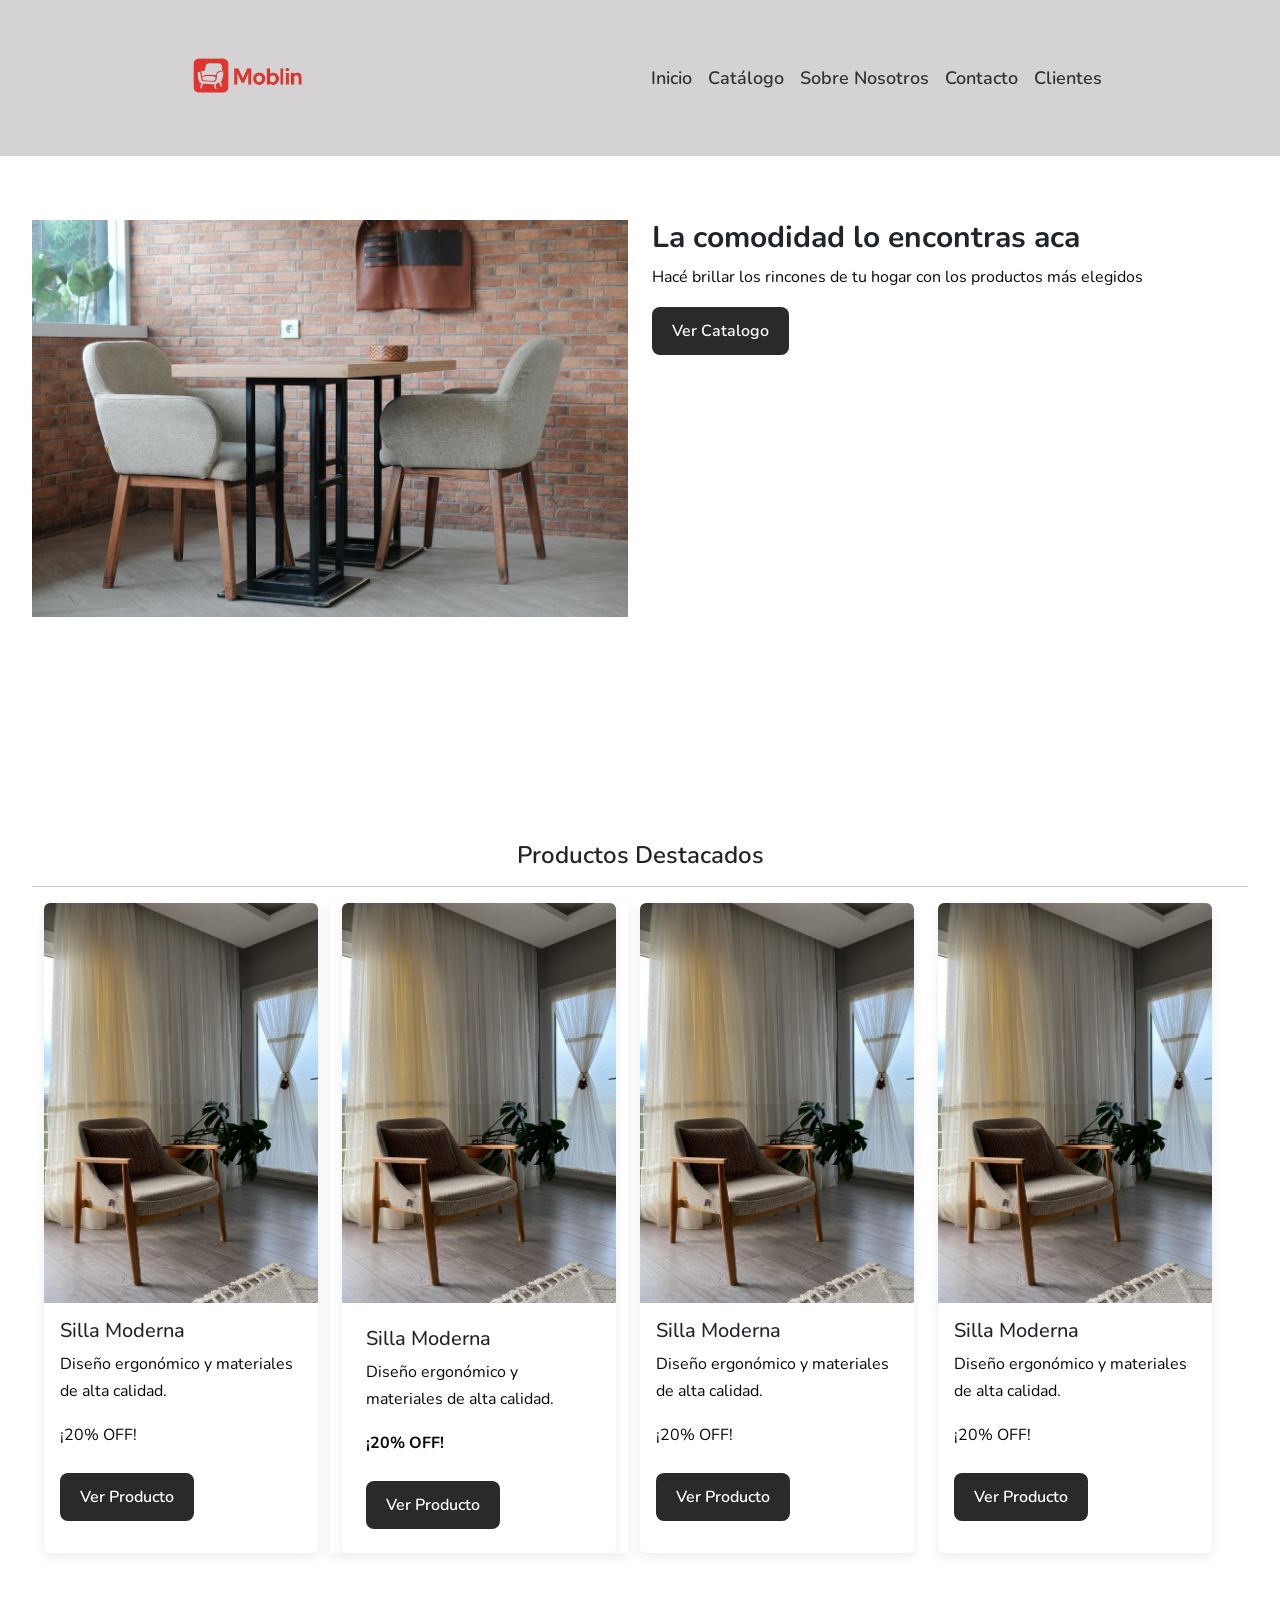
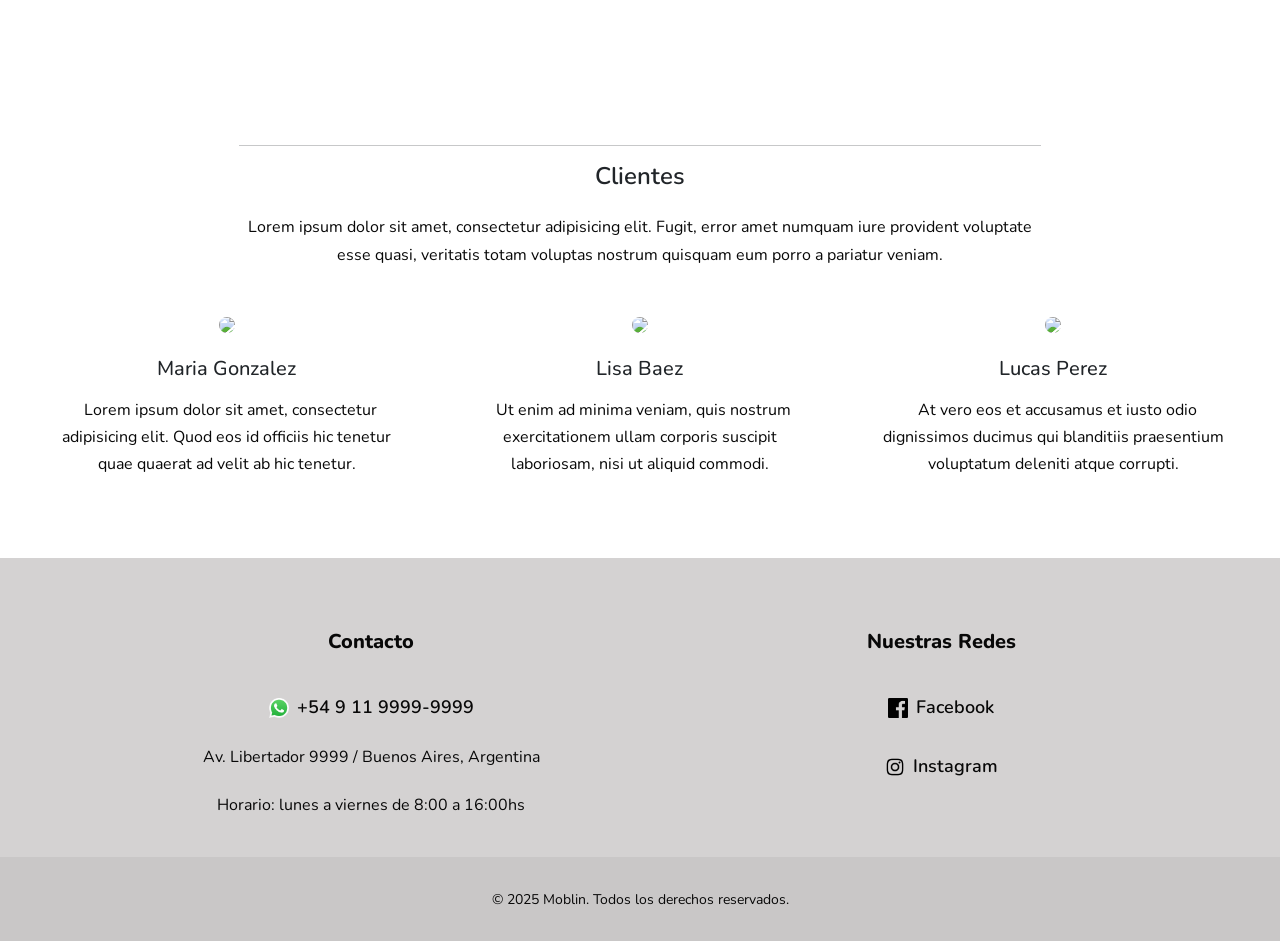
==== commit 4ca51cd4: "se reemplaza estilos con sass" ====
--- a/index.html
+++ b/index.html
@@ -5,21 +5,24 @@
   <meta charset="UTF-8" />
   <meta name="viewport" content="width=device-width, initial-scale=1.0" />
   <title>Moblin - Diseño que se siente</title>
+  <!-- BOOTSTRAP -->
   <link href="https://cdn.jsdelivr.net/npm/bootstrap@5.3.7/dist/css/bootstrap.min.css" rel="stylesheet"
     integrity="sha384-LN+7fdVzj6u52u30Kp6M/trliBMCMKTyK833zpbD+pXdCLuTusPj697FH4R/5mcr" crossorigin="anonymous">
-  <link rel="stylesheet" href="../styles/styles.css" />
+  <!-- ANIMATION AOS -->
+  <link href="https://unpkg.com/aos@2.3.1/dist/aos.css" rel="stylesheet">
+  <link rel="stylesheet" href="../styles/style.css" />
 </head>
 
 <body>
   <header>
-    <nav class="navbar navbar-expand-md">
+    <nav class="navbar navbar-expand-md" data-aos="flip-up" data-aos-duration="1500">
       <div class="container-fluid navbar-menu">
         <button type="button" class="navbar-toggler" data-bs-toggle="collapse" data-bs-target="#menu">
           <img class="menu" src="assets/icon/menu.png" alt="menu-hamburguesa">
         </button>
-        <div id="menu" class="collapse navbar-collapse justify-content-around">
+        <div id="menu" class="collapse navbar-collapse justify-content-around ">
           <a class="" href="index.html">
-          <img src="assets/icon/logo.png " alt="Logo" class="logo"></img>
+            <img src="assets/icon/logo.png " alt="Logo" class="logo"></img>
           </a>
           <ul class="navbar-nav gap-3">
             <li class="nav-item"><a href="#">Inicio</a></li>
@@ -32,6 +35,32 @@
       </div>
     </nav>
   </header>
+  <!-- <header>
+    <nav class="custom-navbar">
+      <div class="navbar-container">
+        <a href="index.html" class="logo">
+          <img src="assets/icon/logo.png" alt="Logo">
+        </a>
+
+        <button type="button" class="navbar-toggler nav-menu" data-bs-toggle="collapse" data-bs-target="#menu">
+          <img class="menu" src="assets/icon/menu.png" alt="menu-hamburguesa">
+        </button>
+        <div id="menu" class="collapse navbar-collapse  ">
+          <a class="" href="index.html">
+            <img src="assets/icon/logo.png " alt="Logo" class="logo"></img>
+          </a>
+
+          <ul class="nav-links">
+            <li><a href="#">Inicio</a></li>
+            <li><a href="./pages/catalogo.html">Catálogo</a></li>
+            <li><a href="./pages/sobreNosotros.html">Sobre Nosotros</a></li>
+            <li><a href="./pages/contacto.html">Contacto</a></li>
+            <li><a href="../pages/clientes.html">Clientes</a></li>
+          </ul>
+        </div>
+       
+    </nav>
+  </header> -->
 
   <!-- MAIN CONTENT -->
   <main>
@@ -39,19 +68,19 @@
       <div class="container-fluid main-producto p-0 ;
     d-flex align-items-center justify-content-center">
         <div class="row main-section">
-          <div class="col-md-6">
+          <div class="col-md-6" data-aos="fade-right" data-aos-duration="2000">
             <img src="./assets/img/modelo-5.jpg" class="img-fluid" alt="Descripción de la imagen">
           </div>
-          <div class="col-md-6">
+          <div class="col-md-6" data-aos="fade-left" data-aos-duration="2000">
             <h2>La comodidad lo encontras aca</h2>
             <p>Hacé brillar los rincones de tu hogar con los productos más elegidos</p>
-             <a href="./pages/catalogo.html" class="btn btn-primary">Ver Catalogo</a>
+            <a href="./pages/catalogo.html" class=" button custom-button">Ver Catalogo</a>
           </div>
         </div>
       </div>
     </section>
 
-    <section class="producto-destacado">
+    <!-- <section class="producto-destacado">
       <h3 class="d-flex justify-content-center">Productos destacados</h3>
       <div class="row row-cols-1 row-cols-md-4 g-4">
         <div class="col">
@@ -98,94 +127,169 @@
           </div>
         </div>
       </div>
+    </section> -->
+    <section class="producto-destacado">
+      <h3 class="text-center mt-5">Productos Destacados</h3>
+      <hr class="">
+
+      <div class="row row-cols-1 row-cols-md-4 g-4 container-fluid">
+        <div class="col">
+          <div class="card h-100">
+            <img src="assets/img/modelo-1.jpg" class="card-img-top" alt="Modelo 1">
+            <div class="card-body">
+              <h5 class="card-title">Silla Moderna</h5>
+              <p class="card-text">Diseño ergonómico y materiales de alta calidad.</p>
+              <p class="oferta">¡20% OFF!</p>
+              <a href="#" class="custom-button mt-2">Ver Producto</a>
+            </div>
+          </div>
+        </div>
+        <div class="col card-producto">
+          <div class="card  h-100">
+            <img src="assets/img/modelo-1.jpg" class="card-img-top" alt="Modelo 2">
+            <div class="card-body">
+              <h5 class="card-title">Silla Moderna</h5>
+              <p class="card-text">Diseño ergonómico y materiales de alta calidad.</p>
+              <p class="oferta">¡20% OFF!</p>
+              <a href="#" class="custom-button mt-2">Ver Producto</a>
+            </div>
+          </div>
+        </div>
+
+        <div class="col">
+          <div class="card h-100">
+            <img src="assets/img/modelo-1.jpg" class="card-img-top" alt="Modelo 3">
+            <div class="card-body">
+              <h5 class="card-title">Silla Moderna</h5>
+              <p class="card-text">Diseño ergonómico y materiales de alta calidad.</p>
+              <p class="oferta">¡20% OFF!</p>
+              <a href="#" class="custom-button mt-2">Ver Producto</a>
+            </div>
+          </div>
+        </div>
+
+        <div class="col">
+          <div class="card h-100">
+            <img src="./assets/img/modelo-1.jpg" class="card-img-top" alt="Modelo 4">
+            <div class="card-body">
+              <h5 class="card-title">Silla Moderna</h5>
+              <p class="card-text">Diseño ergonómico y materiales de alta calidad.</p>
+              <p class="oferta">¡20% OFF!</p>
+              <a href="#" class="custom-button mt-2">Ver Producto</a>
+            </div>
+          </div>
+        </div>
     </section>
 
 
     <!-- Sección Testimonios -->
-<section class="seccion-testimonios">
-  <div class="row d-flex justify-content-center">
-    <div class="col-md-10 col-xl-8 text-center">
-     <hr> 
-      <h3 class="mb-4">Clientes</h3>
-      <p class="mb-4 pb-2 mb-md-5 pb-md-0">
-        Lorem ipsum dolor sit amet, consectetur adipisicing elit. Fugit, error amet
-        numquam iure provident voluptate esse quasi, veritatis totam voluptas nostrum
-        quisquam eum porro a pariatur veniam.
-      </p>
-    </div>
-  </div>
-  <div class="row text-center">
-    <div class="col-md-4 mb-5 mb-md-0">
-      <div class="d-flex justify-content-center mb-4">
-        <img src="https://mdbcdn.b-cdn.net/img/Photos/Avatars/img%20(1).webp"
-          class="rounded-circle shadow-1-strong"/>
-      </div>
-      <h5 class="mb-3">Maria Gonzalez</h5>
-      <p class="px-xl-3">
-        <i class="fas fa-quote-left pe-2"></i>Lorem ipsum dolor sit amet, consectetur
-        adipisicing elit. Quod eos id officiis hic tenetur quae quaerat ad velit ab hic
-        tenetur.
-      </p>
-    </div>
-    <div class="col-md-4 mb-5 mb-md-0">
-      <div class="d-flex justify-content-center mb-4">
-        <img src="https://mdbcdn.b-cdn.net/img/Photos/Avatars/img%20(2).webp"
-          class="rounded-circle shadow-1-strong"/>
-      </div>
-      <h5 class="mb-3">Lisa Baez</h5>
-      <p class="px-xl-3">
-        <i class="fas fa-quote-left pe-2"></i>Ut enim ad minima veniam, quis nostrum
-        exercitationem ullam corporis suscipit laboriosam, nisi ut aliquid commodi.
-      </p>
-    </div>
-    <div class="col-md-4 mb-0">
-      <div class="d-flex justify-content-center mb-4">
-        <img src="https://mdbcdn.b-cdn.net/img/Photos/Avatars/img%20(9).webp"
-          class="rounded-circle shadow-1-strong"/>
-      </div>
-      <h5 class="mb-3">Lucas Perez</h5>
-      <p class="px-xl-3">
-        <i class="fas fa-quote-left pe-2"></i>At vero eos et accusamus et iusto odio
-        dignissimos ducimus qui blanditiis praesentium voluptatum deleniti atque corrupti.
-      </p>
-    </div>
-  </div>
-</section>
-</main>
+    <section class="seccion-testimonios">
+      <div class="row d-flex justify-content-center">
+        <div class="col-md-10 col-xl-8 text-center">
+          <hr>
+          <h3 class="mb-4">Clientes</h3>
+          <p class="mb-4 pb-2 mb-md-5 pb-md-0">
+            Lorem ipsum dolor sit amet, consectetur adipisicing elit. Fugit, error amet
+            numquam iure provident voluptate esse quasi, veritatis totam voluptas nostrum
+            quisquam eum porro a pariatur veniam.
+          </p>
+        </div>
+      </div>
+      <div class="row text-center">
+        <div class="col-md-4 mb-5 mb-md-0">
+          <div class="d-flex justify-content-center mb-4">
+            <img src="https://mdbcdn.b-cdn.net/img/Photos/Avatars/img%20(1).webp"
+              class="rounded-circle shadow-1-strong" />
+          </div>
+          <h5 class="mb-3">Maria Gonzalez</h5>
+          <p class="px-xl-3">
+            <i class="fas fa-quote-left pe-2"></i>Lorem ipsum dolor sit amet, consectetur
+            adipisicing elit. Quod eos id officiis hic tenetur quae quaerat ad velit ab hic
+            tenetur.
+          </p>
+        </div>
+        <div class="col-md-4 mb-5 mb-md-0">
+          <div class="d-flex justify-content-center mb-4">
+            <img src="https://mdbcdn.b-cdn.net/img/Photos/Avatars/img%20(2).webp"
+              class="rounded-circle shadow-1-strong" />
+          </div>
+          <h5 class="mb-3">Lisa Baez</h5>
+          <p class="px-xl-3">
+            <i class="fas fa-quote-left pe-2"></i>Ut enim ad minima veniam, quis nostrum
+            exercitationem ullam corporis suscipit laboriosam, nisi ut aliquid commodi.
+          </p>
+        </div>
+        <div class="col-md-4 mb-0">
+          <div class="d-flex justify-content-center mb-4">
+            <img src="https://mdbcdn.b-cdn.net/img/Photos/Avatars/img%20(9).webp"
+              class="rounded-circle shadow-1-strong" />
+          </div>
+          <h5 class="mb-3">Lucas Perez</h5>
+          <p class="px-xl-3">
+            <i class="fas fa-quote-left pe-2"></i>At vero eos et accusamus et iusto odio
+            dignissimos ducimus qui blanditiis praesentium voluptatum deleniti atque corrupti.
+          </p>
+        </div>
+      </div>
+    </section>
+  </main>
 
 
   <!-- Footer -->
   <footer class="footer">
-    <div class="footer-contacto d-flex">
-      <div class="d-flex col flex-column social-icons">
-        <strong>CONTACTO</strong>
-        <a href="#" target="_blank">
-          <img src="./assets/icon/whatsapp-icon.png" alt="whatsapp">
-          <p>+54 9 11 9999-9999 </p>
-        </a>
-        <p>Av.Libertador 9999 / Buenos Aires, Argentina</p>
-        <p>Horario: lunes a viernes de 8:00 a 16:00hs</p>
-      </div>
-      <div class="d-flex col">
-        <div class="d-flex col flex-column social-icons">
-          <strong>REDES SOCIALES</strong>
-          <a href="https://www.facebook.com/" target="_blank">
-            <img src="./assets/icon/facebook.png" alt="Facebook"> Facebook
-          </a>
-          <a href="https://www.instagram.com/" target="_blank">
-            <img src="assets/icon/instagram.png" alt="Instagram">Instagram
-          </a>
+    <div class="container py-4">
+      <div class="row">
+        <!-- Columna Contacto -->
+        <div class="col-md-6 mb-4 mb-md-0">
+          <ul>
+            <h5>Contacto</h5>
+            <li>
+              <a href="#" class="d-flex align-items-center">
+                <img src="./assets/icon/whatsapp-icon.png" alt="whatsapp" class="me-2" width="20" height="20">
+                <span>+54 9 11 9999-9999</span>
+              </a>
+            </li>
+            <li>Av. Libertador 9999 / Buenos Aires, Argentina</li>
+            <li>Horario: lunes a viernes de 8:00 a 16:00hs</li>
+          </ul>
+        </div>
+
+        <!-- Columna Redes Sociales -->
+        <div class="col-md-6">
+          <ul>
+            <h5>Nuestras Redes</h5>
+            <li>
+              <a href="https://www.facebook.com/" target="_blank" class="d-flex align-items-center mb-2">
+                <img src="./assets/icon/facebook.png" alt="Facebook" class="me-2" width="20" height="20">
+                <span>Facebook</span>
+              </a>
+            </li>
+            <li>
+              <a href="https://www.instagram.com/" target="_blank" class="d-flex align-items-center">
+                <img src="./assets/icon/instagram.png" alt="Instagram" class="me-2" width="20" height="20">
+                <span>Instagram</span>
+              </a>
+            </li>
+          </ul>
         </div>
       </div>
     </div>
-    <div class="footer-2">
-      <p class="p-0 m-0">&copy; 2025 Moblin. Todos los derechos reservados.</p>
+
+    <!-- Copy -->
+    <div class="footer-legal">
+      <small>&copy; 2025 Moblin. Todos los derechos reservados.</small>
     </div>
   </footer>
+
   <!-- BOOTSTRAP JS -->
   <script src="https://cdn.jsdelivr.net/npm/bootstrap@5.3.7/dist/js/bootstrap.bundle.min.js"
-    integrity="sha384-ndDqU0Gzau9qJ1lfW4pNLlhNTkCfHzAVBReH9diLvGRem5+R9g2FzA8ZGN954O5Q" crossorigin="anonymous"></script>
+    integrity="sha384-ndDqU0Gzau9qJ1lfW4pNLlhNTkCfHzAVBReH9diLvGRem5+R9g2FzA8ZGN954O5Q"
+    crossorigin="anonymous"></script>
+  <!-- ANIMATION JS -->
+  <script src="https://unpkg.com/aos@2.3.1/dist/aos.js"></script>
+  <script>
+    AOS.init();
+  </script>
 </body>
 
-
 </html>
--- a/styles/style.css
+++ b/styles/style.css
@@ -0,0 +1,287 @@
+/* Fuente Nunito */
+@import url("https://fonts.googleapis.com/css2?family=Nunito:ital,wght@0,200..1000;1,200..1000&display=swap");
+* {
+  margin: 0;
+  padding: 0;
+}
+
+body {
+  font-family: "Nunito", sans-serif;
+}
+
+h1 {
+  font-size: 36px;
+  font-weight: 800;
+}
+
+h2 {
+  font-size: 30px;
+  font-weight: 700;
+}
+
+h3 {
+  font-size: 24px;
+  font-weight: 600;
+}
+
+p {
+  font-size: 16px;
+  line-height: 1.7;
+  color: #080808;
+}
+
+header {
+  width: 100%;
+  background-color: #d4d2d2;
+}
+
+.logo {
+  height: 140px;
+}
+
+.menu {
+  background: none;
+  border: none;
+  cursor: pointer;
+  display: none;
+}
+.menu img {
+  width: 150px;
+  height: 150px;
+}
+
+ul {
+  list-style: none;
+  display: flex;
+  gap: 24px;
+}
+ul li a {
+  text-decoration: none;
+  color: #333;
+  font-weight: 600;
+  transition: color 0.3s;
+  font-size: 18px;
+}
+ul li a:hover {
+  color: #007bff;
+}
+ul.active {
+  display: flex;
+}
+
+.card, .card-producto {
+  border: none;
+  border-radius: 20x;
+  overflow: hidden;
+  box-shadow: 0 4px 12px rgba(0, 0, 0, 0.08);
+  transition: transform 0.3s ease;
+}
+
+.card-producto:hover {
+  transform: translateY(-6px);
+}
+.card-producto img {
+  height: 280px;
+}
+.card-producto .card-body {
+  padding: 1.5rem;
+}
+.card-producto .oferta {
+  font-weight: 700;
+}
+
+.clientes__testimonios {
+  padding: 4rem 0;
+}
+.clientes__titulo {
+  font-size: 16px;
+  letter-spacing: 1px;
+  margin-bottom: 8px;
+  text-transform: uppercase;
+}
+.clientes__subtitulo {
+  font-size: 1.2rem;
+  margin-bottom: 2rem;
+}
+.clientes__divider {
+  width: 50%;
+  height: 2px;
+  border: none;
+  margin: 0 auto 32px auto;
+}
+.clientes .card-clientes {
+  border: none;
+  border-bottom: 2px solid;
+  padding: 2rem;
+  transition: transform 0.3s ease;
+}
+.clientes .card-clientes:hover {
+  transform: translateY(-5px);
+}
+.clientes__figura {
+  text-align: center;
+}
+.clientes__imagen {
+  margin-bottom: 16px;
+  border-width: 5px;
+  height: 120px;
+}
+.clientes__texto {
+  font-size: 16px;
+  margin-bottom: 1rem;
+}
+.clientes__nombre {
+  font-weight: 600;
+}
+
+.footer {
+  background-color: #d4d2d2;
+  color: #080808;
+  display: flex;
+  flex-direction: column;
+  justify-content: center;
+  align-items: center;
+  padding-top: 48px;
+}
+.footer h5 {
+  font-weight: 800;
+  margin-bottom: 16px;
+}
+.footer ul {
+  display: flex;
+  flex-direction: column;
+  justify-content: center;
+  align-items: center;
+}
+.footer a {
+  color: #080808;
+  text-decoration: none;
+}
+.footer a:hover {
+  color: #d10000;
+}
+.footer img {
+  width: 20px;
+  height: 20px;
+}
+.footer .footer-legal {
+  background-color: rgba(0, 0, 0, 0.0509803922);
+  text-align: center;
+  padding: 30px;
+  width: 100%;
+}
+
+.custom-button, .button-submit {
+  display: inline-block;
+  font-weight: 600;
+  text-align: center;
+  border: none;
+  border-radius: 8px;
+  padding: 12px 20px;
+  font-size: 16px;
+  color: #fff;
+  transition: 0.3s ease, transform 0.2s ease;
+  text-decoration: none;
+  background-color: #2a2a2a;
+}
+.custom-button:hover, .button-submit:hover {
+  transform: scale(1.03);
+}
+
+.button-submit {
+  background-color: #007bff;
+}
+
+.card img {
+  height: 400px;
+}
+
+.main-section {
+  padding: 64px 32px;
+}
+
+.producto-destacado,
+.seccion-testimonios {
+  padding: 64px 32px;
+  margin-top: 48px;
+}
+
+.main-contact {
+  margin: 30px 0;
+  padding: 40px;
+}
+.main-contact .form-section {
+  padding: 32px 16px;
+  background-color: #fff;
+}
+.main-contact .form-section .info-text {
+  font-size: 16px;
+  margin-bottom: 16px;
+}
+.main-contact .form-section .contact-info p {
+  margin-bottom: 12px;
+}
+.main-contact .form-section .contact-info .whatsapp {
+  width: 40px;
+  margin: 16px 0;
+}
+
+.main-sobrenos {
+  display: flex;
+  flex-direction: column;
+  justify-content: center;
+  align-items: center;
+  padding: 4rem 1.5rem;
+  background-color: #ffffff;
+}
+.main-sobrenos .valores {
+  display: flex;
+  flex-direction: column;
+  justify-content: center;
+  align-items: center;
+  text-align: center;
+  margin-bottom: 3rem;
+}
+.main-sobrenos .valores h1 {
+  font-size: 2.5rem;
+  font-weight: 800;
+  margin-bottom: 1rem;
+}
+.main-sobrenos .valores p {
+  font-size: 1.1rem;
+  color: #333;
+  max-width: 700px;
+  margin: 0 auto;
+}
+.main-sobrenos .valores-lista {
+  text-align: center;
+}
+.main-sobrenos .valores-lista h2 {
+  font-size: 2rem;
+  font-weight: 700;
+  margin-bottom: 2rem;
+}
+.main-sobrenos .valores-lista .seccion-equipo {
+  display: flex;
+  flex-direction: column;
+  justify-content: center;
+  align-items: center;
+  text-align: center;
+}
+.main-sobrenos .valores-lista .seccion-equipo ul {
+  list-style: none;
+  padding: 0;
+  max-width: 800px;
+  margin: 0 auto;
+}
+.main-sobrenos .valores-lista .seccion-equipo ul li {
+  display: flex;
+  flex-direction: column;
+  justify-content: center;
+  align-items: center;
+  font-size: 1rem;
+  margin-bottom: 1.2rem;
+  text-align: left;
+}
+
+/*# sourceMappingURL=style.css.map */
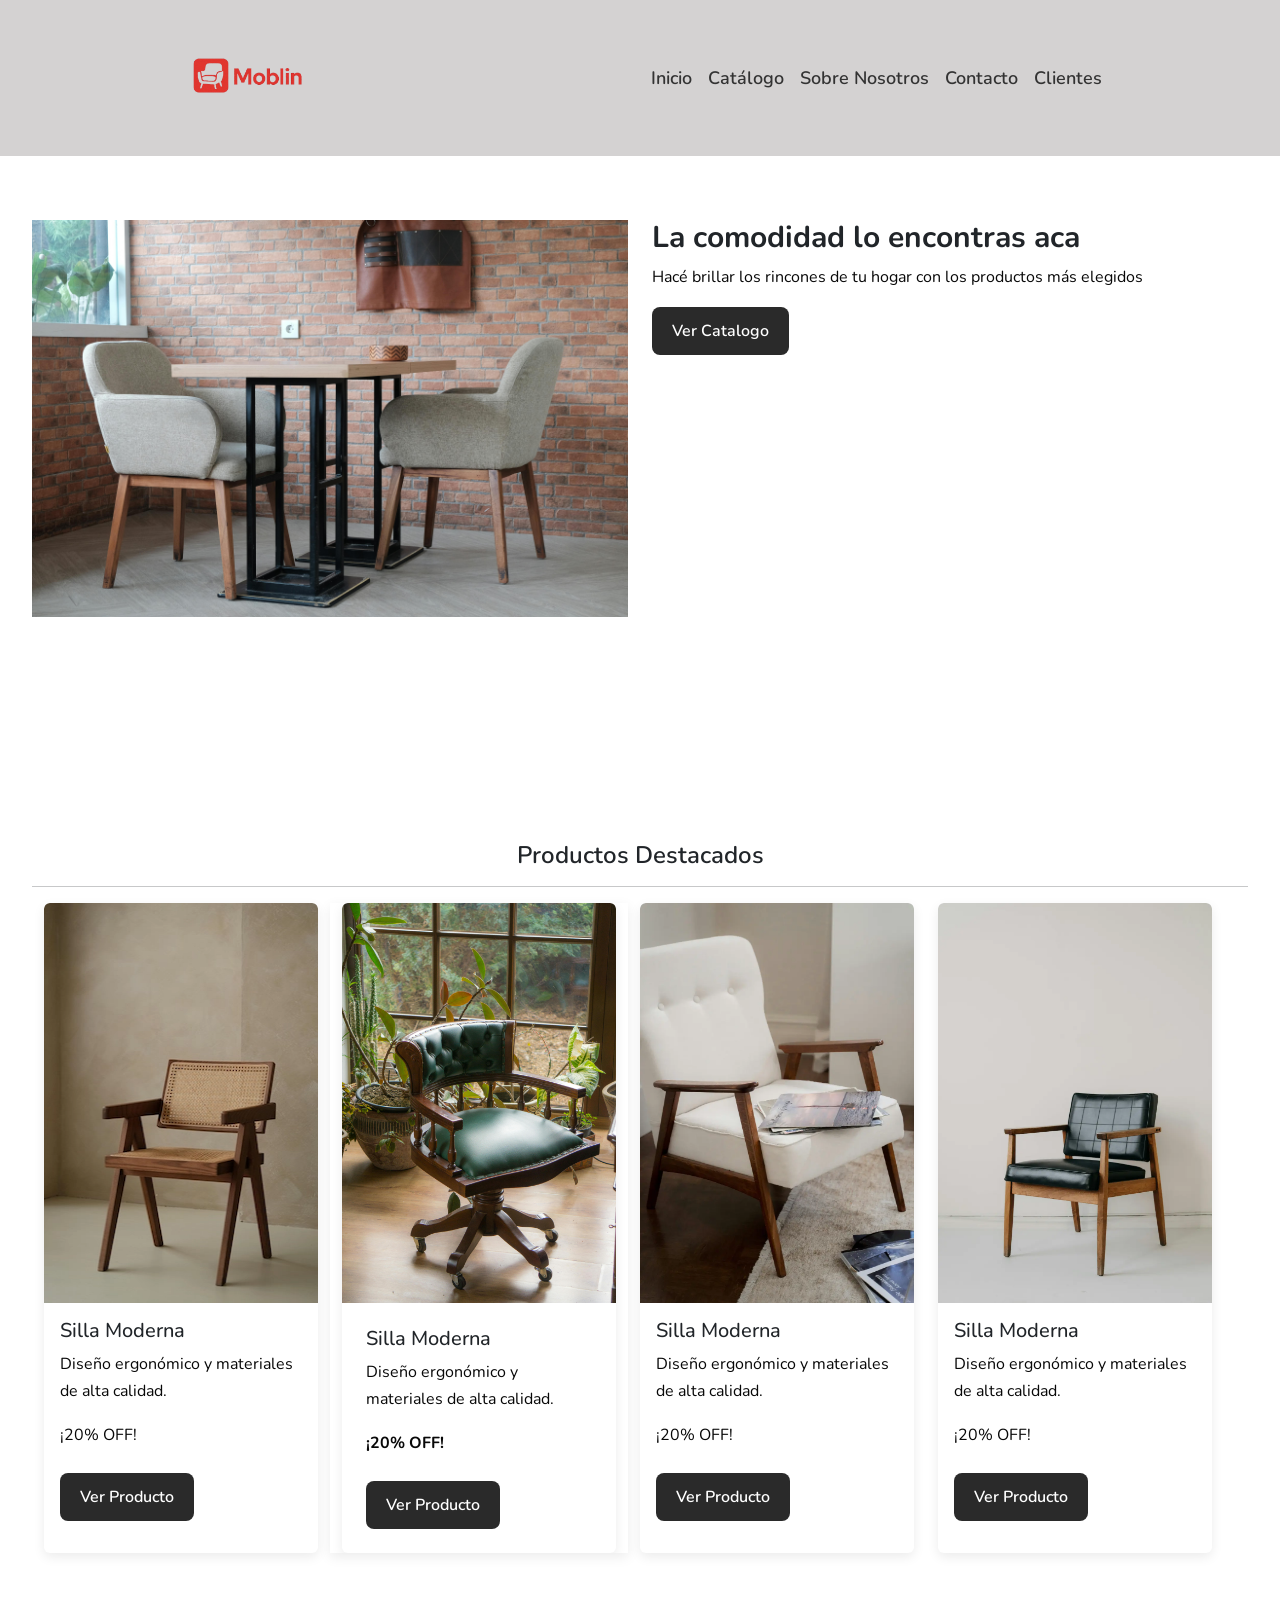
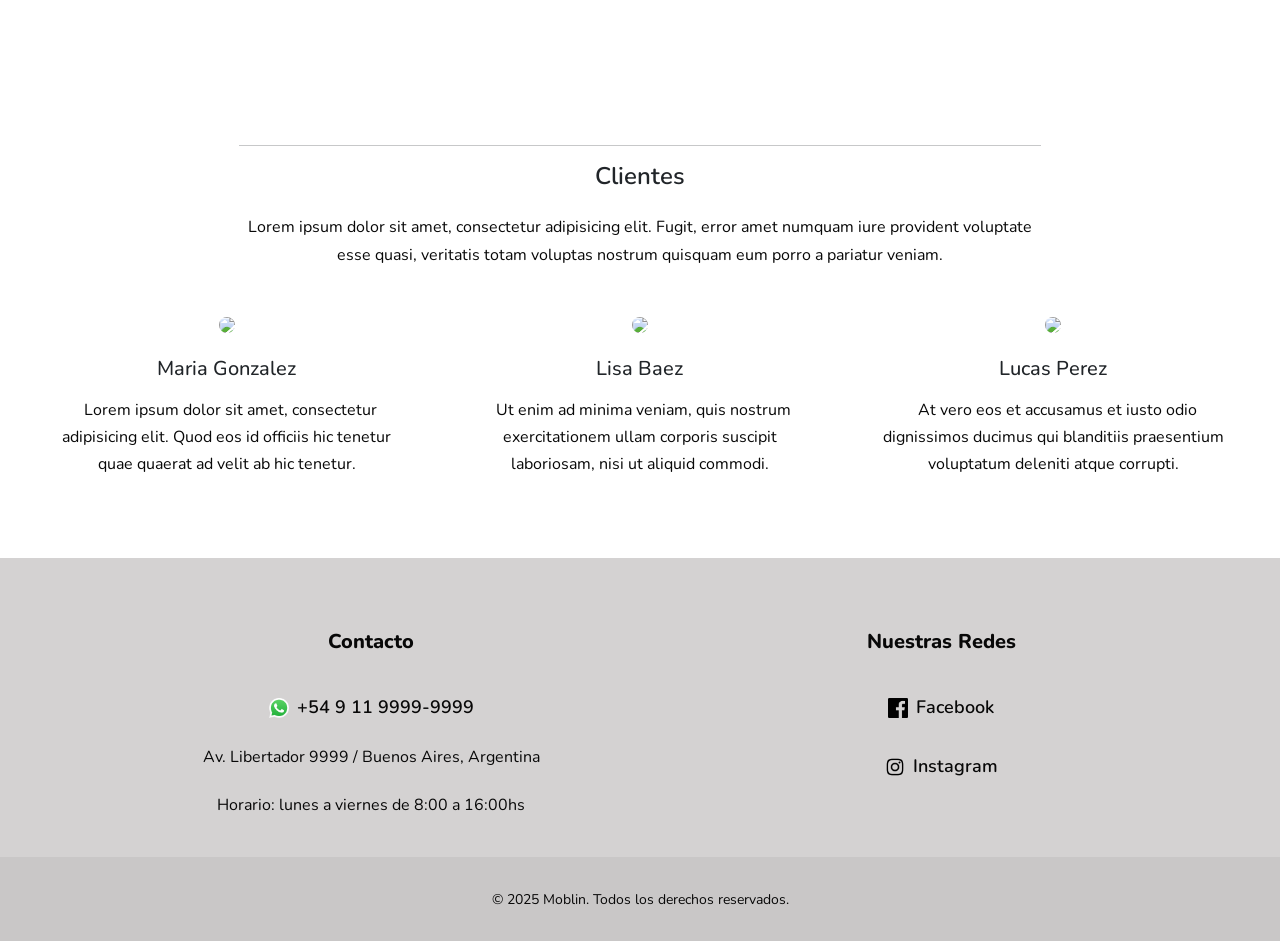
==== commit bed36ed8: "se agrega seo y accesibilidad" ====
--- a/index.html
+++ b/index.html
@@ -4,7 +4,10 @@
 <head>
   <meta charset="UTF-8" />
   <meta name="viewport" content="width=device-width, initial-scale=1.0" />
+  <meta name="description" content="Moblin - Muebles modernos y funcionales. Diseño, confort y calidad para tu hogar. Descubrí nuestros productos únicos.">
+  <meta name="keywords" content="Moblin, muebles modernos, diseño de interiores, sillas, confort, muebles funcionales, decoración, mobiliario argentino"> 
   <title>Moblin - Diseño que se siente</title>
+  <link rel="icon" href="assets/icon/favicon.ico" type="image/x-icon">
   <!-- BOOTSTRAP -->
   <link href="https://cdn.jsdelivr.net/npm/bootstrap@5.3.7/dist/css/bootstrap.min.css" rel="stylesheet"
     integrity="sha384-LN+7fdVzj6u52u30Kp6M/trliBMCMKTyK833zpbD+pXdCLuTusPj697FH4R/5mcr" crossorigin="anonymous">
@@ -18,11 +21,11 @@
     <nav class="navbar navbar-expand-md" data-aos="flip-up" data-aos-duration="1500">
       <div class="container-fluid navbar-menu">
         <button type="button" class="navbar-toggler" data-bs-toggle="collapse" data-bs-target="#menu">
-          <img class="menu" src="assets/icon/menu.png" alt="menu-hamburguesa">
+          <img class="menu" src="assets/icon/menu.png" alt="Ícono de menú desplegable para navegación móvil">
         </button>
         <div id="menu" class="collapse navbar-collapse justify-content-around ">
           <a class="" href="index.html">
-            <img src="assets/icon/logo.png " alt="Logo" class="logo"></img>
+            <img src="assets/icon/logo.png " alt="Logo de Moblin, diseño y confort en mobiliario" class="logo"></img>
           </a>
           <ul class="navbar-nav gap-3">
             <li class="nav-item"><a href="#">Inicio</a></li>
@@ -35,33 +38,7 @@
       </div>
     </nav>
   </header>
-  <!-- <header>
-    <nav class="custom-navbar">
-      <div class="navbar-container">
-        <a href="index.html" class="logo">
-          <img src="assets/icon/logo.png" alt="Logo">
-        </a>
-
-        <button type="button" class="navbar-toggler nav-menu" data-bs-toggle="collapse" data-bs-target="#menu">
-          <img class="menu" src="assets/icon/menu.png" alt="menu-hamburguesa">
-        </button>
-        <div id="menu" class="collapse navbar-collapse  ">
-          <a class="" href="index.html">
-            <img src="assets/icon/logo.png " alt="Logo" class="logo"></img>
-          </a>
-
-          <ul class="nav-links">
-            <li><a href="#">Inicio</a></li>
-            <li><a href="./pages/catalogo.html">Catálogo</a></li>
-            <li><a href="./pages/sobreNosotros.html">Sobre Nosotros</a></li>
-            <li><a href="./pages/contacto.html">Contacto</a></li>
-            <li><a href="../pages/clientes.html">Clientes</a></li>
-          </ul>
-        </div>
-       
-    </nav>
-  </header> -->
-
+ 
   <!-- MAIN CONTENT -->
   <main>
     <section class="main-content">
@@ -69,7 +46,7 @@
     d-flex align-items-center justify-content-center">
         <div class="row main-section">
           <div class="col-md-6" data-aos="fade-right" data-aos-duration="2000">
-            <img src="./assets/img/modelo-5.jpg" class="img-fluid" alt="Descripción de la imagen">
+            <img src="./assets/img/modelo-5.jpg" class="img-fluid" alt="Sillón moderno en color gris claro en un ambiente luminoso y elegante">
           </div>
           <div class="col-md-6" data-aos="fade-left" data-aos-duration="2000">
             <h2>La comodidad lo encontras aca</h2>
@@ -80,54 +57,6 @@
       </div>
     </section>
 
-    <!-- <section class="producto-destacado">
-      <h3 class="d-flex justify-content-center">Productos destacados</h3>
-      <div class="row row-cols-1 row-cols-md-4 g-4">
-        <div class="col">
-          <div class="card h-100">
-            <img src="assets/img/modelo-1.jpg" class="card-img-top" alt="Hollywood Sign on The Hill" />
-            <div class="card-body">
-              <h5 class="card-title">Card title</h5>
-              <p class="card-text">
-                This is a longer card with supporting text below as a natural lead-in to
-                additional content. This content is a little bit longer.
-              </p>
-            </div>
-          </div>
-        </div>
-        <div class="col">
-          <div class="card h-100">
-            <img src="assets/img/modelo-2.jpg" class="card-img-top" alt="Palm Springs Road" />
-            <div class="card-body">
-              <h5 class="card-title">Card title</h5>
-              <p class="card-text">This is a short card.</p>
-            </div>
-          </div>
-        </div>
-        <div class="col">
-          <div class="card h-100">
-            <img src="assets/img/modelo-3.jpg" class="card-img-top" alt="Los Angeles Skyscrapers" />
-            <div class="card-body">
-              <h5 class="card-title">Card title</h5>
-              <p class="card-text">This is a longer card with supporting text below as a natural lead-in to additional
-                content.</p>
-            </div>
-          </div>
-        </div>
-        <div class="col">
-          <div class="card h-100">
-            <img src="assets/img/modelo-4.jpg" class="card-img-top" alt="Skyscrapers" />
-            <div class="card-body">
-              <h5 class="card-title">Card title</h5>
-              <p class="card-text">
-                This is a longer card with supporting text below as a natural lead-in to
-                additional content. This content is a little bit longer.
-              </p>
-            </div>
-          </div>
-        </div>
-      </div>
-    </section> -->
     <section class="producto-destacado">
       <h3 class="text-center mt-5">Productos Destacados</h3>
       <hr class="">
@@ -135,7 +64,7 @@
       <div class="row row-cols-1 row-cols-md-4 g-4 container-fluid">
         <div class="col">
           <div class="card h-100">
-            <img src="assets/img/modelo-1.jpg" class="card-img-top" alt="Modelo 1">
+            <img src="assets/img/silla-modelo-1.webp" class="card-img-top" alt="Silla moderna de madera resistente con respaldo">
             <div class="card-body">
               <h5 class="card-title">Silla Moderna</h5>
               <p class="card-text">Diseño ergonómico y materiales de alta calidad.</p>
@@ -146,7 +75,7 @@
         </div>
         <div class="col card-producto">
           <div class="card  h-100">
-            <img src="assets/img/modelo-1.jpg" class="card-img-top" alt="Modelo 2">
+            <img src="assets/img/silla-modelo-2.webp" class="card-img-top" alt="Silla de diseño elegante tapizado de cuero y simples">
             <div class="card-body">
               <h5 class="card-title">Silla Moderna</h5>
               <p class="card-text">Diseño ergonómico y materiales de alta calidad.</p>
@@ -158,7 +87,7 @@
 
         <div class="col">
           <div class="card h-100">
-            <img src="assets/img/modelo-1.jpg" class="card-img-top" alt="Modelo 3">
+            <img src="assets/img/silla-modelo-3.webp" class="card-img-top" alt="Silla gris claro con patas de madera de estilo único">
             <div class="card-body">
               <h5 class="card-title">Silla Moderna</h5>
               <p class="card-text">Diseño ergonómico y materiales de alta calidad.</p>
@@ -170,7 +99,7 @@
 
         <div class="col">
           <div class="card h-100">
-            <img src="./assets/img/modelo-1.jpg" class="card-img-top" alt="Modelo 4">
+            <img src="./assets/img/silla-modelo-4.webp" class="card-img-top" alt="Silla tapizado ideal para comedor moderno">
             <div class="card-body">
               <h5 class="card-title">Silla Moderna</h5>
               <p class="card-text">Diseño ergonómico y materiales de alta calidad.</p>
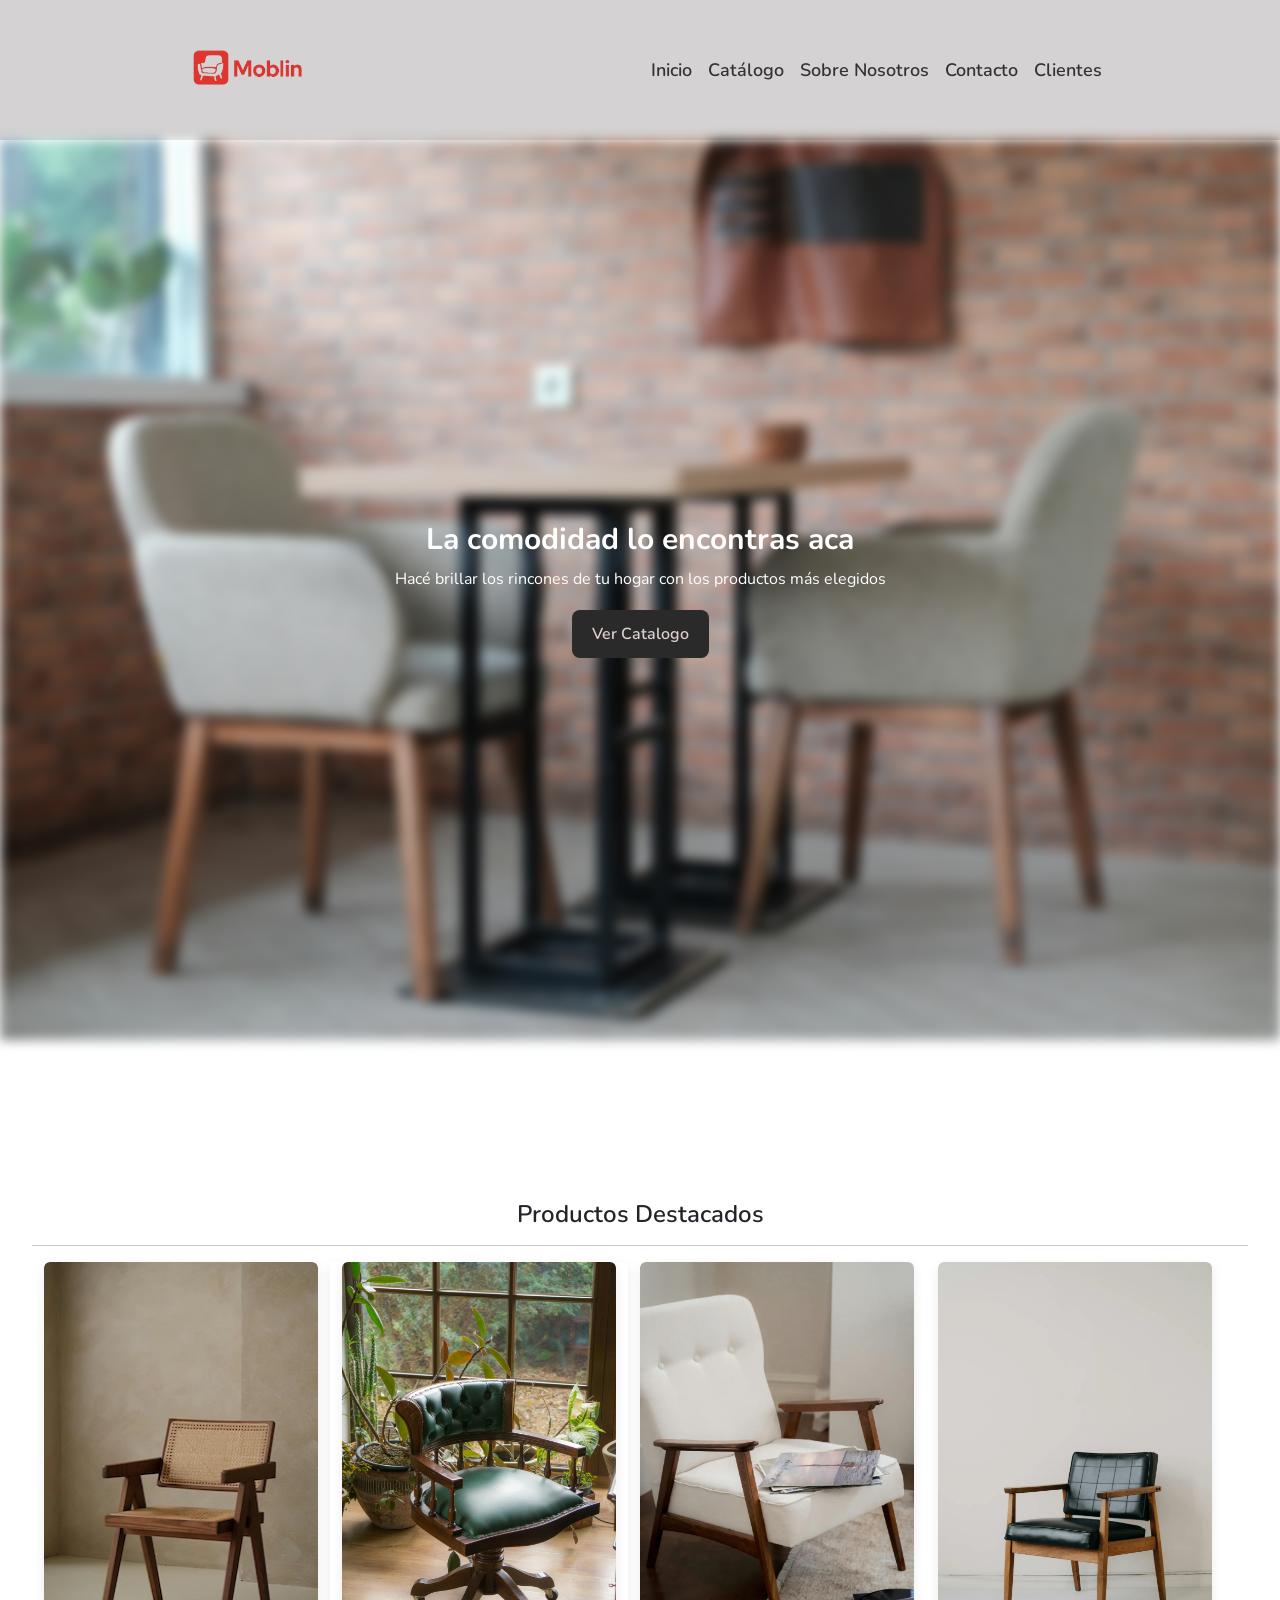
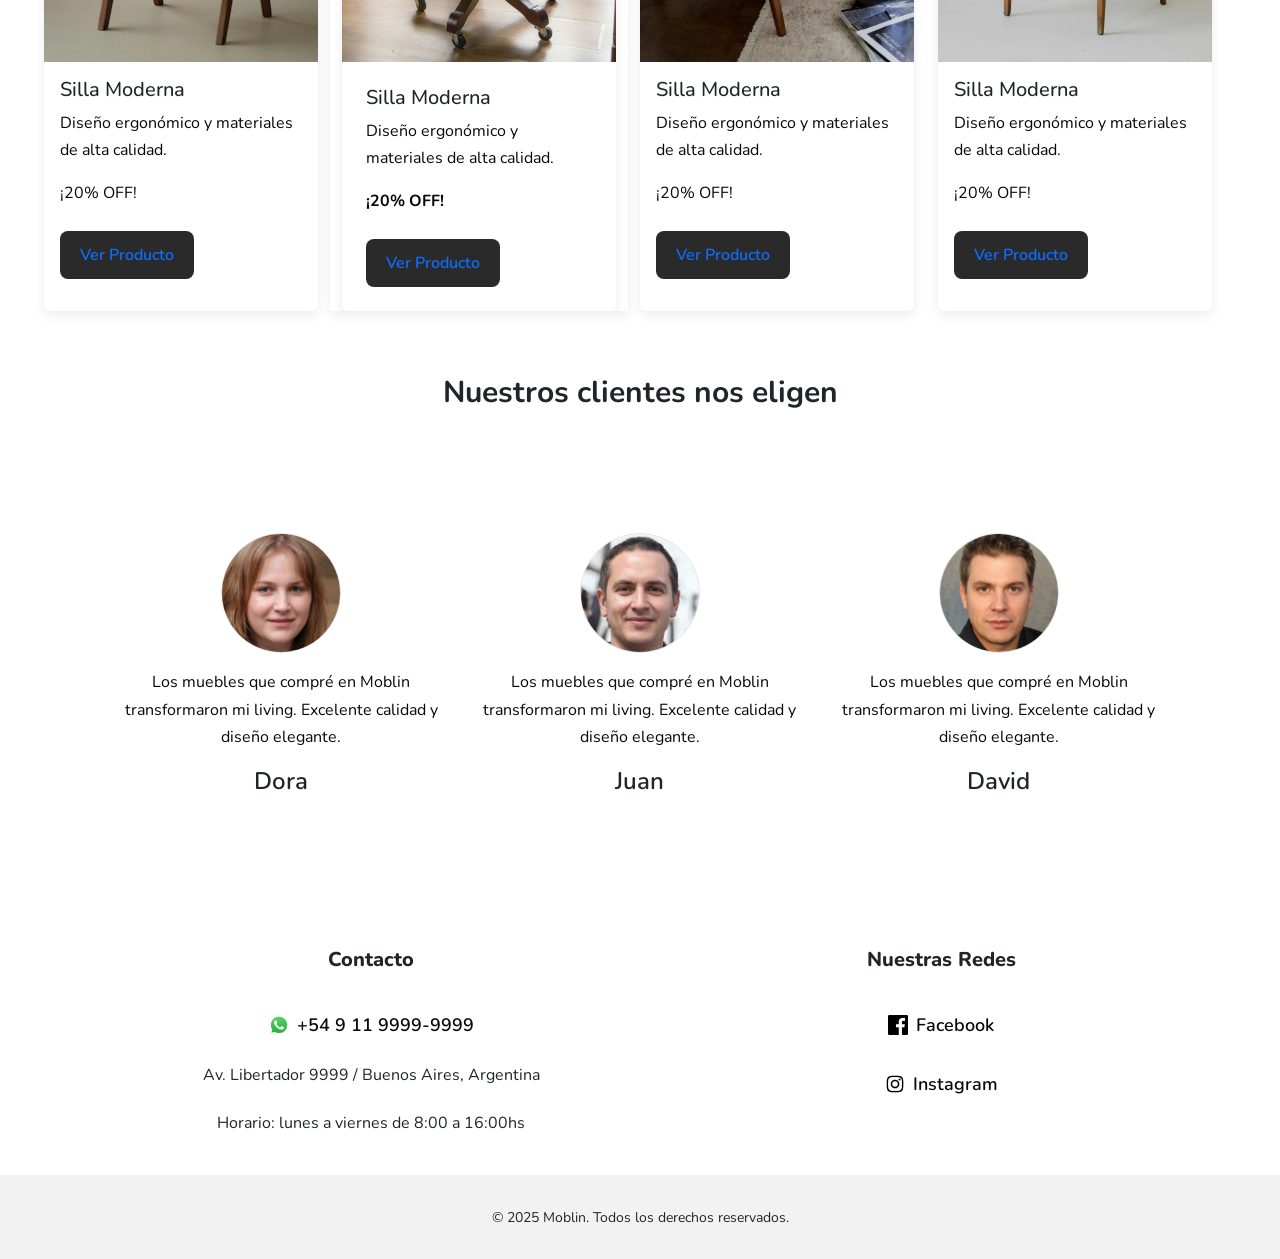
==== commit 29ab974f: "modificacion imagen de contenido principal" ====
--- a/index.html
+++ b/index.html
@@ -18,7 +18,7 @@
 
 <body>
   <header>
-    <nav class="navbar navbar-expand-md" data-aos="flip-up" data-aos-duration="1500">
+    <nav class="navbar navbar-expand-md p-0" data-aos="flip-up" data-aos-duration="1500">
       <div class="container-fluid navbar-menu">
         <button type="button" class="navbar-toggler" data-bs-toggle="collapse" data-bs-target="#menu">
           <img class="menu" src="assets/icon/menu.png" alt="Ícono de menú desplegable para navegación móvil">
@@ -40,27 +40,21 @@
   </header>
  
   <!-- MAIN CONTENT -->
-  <main>
-    <section class="main-content">
-      <div class="container-fluid main-producto p-0 ;
-    d-flex align-items-center justify-content-center">
-        <div class="row main-section">
-          <div class="col-md-6" data-aos="fade-right" data-aos-duration="2000">
-            <img src="./assets/img/modelo-5.jpg" class="img-fluid" alt="Sillón moderno en color gris claro en un ambiente luminoso y elegante">
-          </div>
-          <div class="col-md-6" data-aos="fade-left" data-aos-duration="2000">
-            <h2>La comodidad lo encontras aca</h2>
-            <p>Hacé brillar los rincones de tu hogar con los productos más elegidos</p>
-            <a href="./pages/catalogo.html" class=" button custom-button">Ver Catalogo</a>
-          </div>
+  <main class="container-fluid p-0">
+    <section class="main-principal">
+      <div class="image-principal d-flex align-items-center justify-content-center text-center">
+        <img src="./assets/img/modelo-5.jpg" class="w-100 vh-100 img-principal" alt="Sillón moderno en color gris claro en un ambiente luminoso y elegante">
+        <div class="text-principal position-absolute" data-aos="fade-left" data-aos-duration="2000">
+        <h2>La comodidad lo encontras aca</h2>
+        <p>Hacé brillar los rincones de tu hogar con los productos más elegidos</p>
+        <a href="./pages/catalogo.html" class="custom-button">Ver Catalogo</a>
         </div>
       </div>
     </section>
 
     <section class="producto-destacado">
       <h3 class="text-center mt-5">Productos Destacados</h3>
-      <hr class="">
-
+      <hr>
       <div class="row row-cols-1 row-cols-md-4 g-4 container-fluid">
         <div class="col">
           <div class="card h-100">
@@ -112,52 +106,43 @@
 
 
     <!-- Sección Testimonios -->
-    <section class="seccion-testimonios">
-      <div class="row d-flex justify-content-center">
-        <div class="col-md-10 col-xl-8 text-center">
-          <hr>
-          <h3 class="mb-4">Clientes</h3>
-          <p class="mb-4 pb-2 mb-md-5 pb-md-0">
-            Lorem ipsum dolor sit amet, consectetur adipisicing elit. Fugit, error amet
-            numquam iure provident voluptate esse quasi, veritatis totam voluptas nostrum
-            quisquam eum porro a pariatur veniam.
-          </p>
-        </div>
-      </div>
-      <div class="row text-center">
-        <div class="col-md-4 mb-5 mb-md-0">
-          <div class="d-flex justify-content-center mb-4">
-            <img src="https://mdbcdn.b-cdn.net/img/Photos/Avatars/img%20(1).webp"
-              class="rounded-circle shadow-1-strong" />
-          </div>
-          <h5 class="mb-3">Maria Gonzalez</h5>
-          <p class="px-xl-3">
-            <i class="fas fa-quote-left pe-2"></i>Lorem ipsum dolor sit amet, consectetur
-            adipisicing elit. Quod eos id officiis hic tenetur quae quaerat ad velit ab hic
-            tenetur.
-          </p>
-        </div>
-        <div class="col-md-4 mb-5 mb-md-0">
-          <div class="d-flex justify-content-center mb-4">
-            <img src="https://mdbcdn.b-cdn.net/img/Photos/Avatars/img%20(2).webp"
-              class="rounded-circle shadow-1-strong" />
-          </div>
-          <h5 class="mb-3">Lisa Baez</h5>
-          <p class="px-xl-3">
-            <i class="fas fa-quote-left pe-2"></i>Ut enim ad minima veniam, quis nostrum
-            exercitationem ullam corporis suscipit laboriosam, nisi ut aliquid commodi.
-          </p>
-        </div>
-        <div class="col-md-4 mb-0">
-          <div class="d-flex justify-content-center mb-4">
-            <img src="https://mdbcdn.b-cdn.net/img/Photos/Avatars/img%20(9).webp"
-              class="rounded-circle shadow-1-strong" />
-          </div>
-          <h5 class="mb-3">Lucas Perez</h5>
-          <p class="px-xl-3">
-            <i class="fas fa-quote-left pe-2"></i>At vero eos et accusamus et iusto odio
-            dignissimos ducimus qui blanditiis praesentium voluptatum deleniti atque corrupti.
-          </p>
+     <div class="text-center ">
+      <h2>Nuestros clientes nos eligen</h2>
+      <hr class="clientes__divider">
+     </div>
+    <section class="seccion-testimonios d-flex container">
+         <div class="col-12 col-md-4" data-aos="fade-up">
+          <div class="card-clientes">
+            <figure class="clientes__figura">
+              <img src="../assets/img/profile-1.jpg" alt="Dora" class="clientes__imagen img-fluid rounded-circle border">
+              <figcaption>
+                <p class="clientes__texto">Los muebles que compré en Moblin transformaron mi living. Excelente calidad y diseño elegante.</p>
+                <h4 class="clientes__nombre">Dora</h4>
+              </figcaption>
+            </figure>
+          </div>
+        </div>
+      </div>
+             <div class="col-12 col-md-4" data-aos="fade-up">
+          <div class="card-clientes">
+            <figure class="clientes__figura">
+              <img src="../assets/img/profile-2.jpg" alt="Dora" class="clientes__imagen img-fluid rounded-circle border">
+              <figcaption>
+                <p class="clientes__texto">Los muebles que compré en Moblin transformaron mi living. Excelente calidad y diseño elegante.</p>
+                <h4 class="clientes__nombre">Juan</h4>
+              </figcaption>
+            </figure>
+          </div>
+        </div>
+           <div class="col-12 col-md-4" data-aos="fade-up">
+          <div class="card-clientes">
+            <figure class="clientes__figura">
+              <img src="../assets/img/profile-3.jpg" alt="Dora" class="clientes__imagen img-fluid rounded-circle border">
+              <figcaption>
+                <p class="clientes__texto">Los muebles que compré en Moblin transformaron mi living. Excelente calidad y diseño elegante.</p>
+                <h4 class="clientes__nombre">David</h4>
+              </figcaption>
+            </figure>
         </div>
       </div>
     </section>
--- a/styles/style.css
+++ b/styles/style.css
@@ -30,6 +30,16 @@
   color: #080808;
 }
 
+.main-principal img {
+  filter: blur(6px);
+}
+.main-principal h2, .main-principal p {
+  color: #fff;
+}
+.main-principal a {
+  color: #dfcfcf;
+}
+
 header {
   width: 100%;
   background-color: #d4d2d2;
@@ -63,7 +73,7 @@
   font-size: 18px;
 }
 ul li a:hover {
-  color: #007bff;
+  color: #ffffff;
 }
 ul.active {
   display: flex;
@@ -135,8 +145,6 @@
 }
 
 .footer {
-  background-color: #d4d2d2;
-  color: #080808;
   display: flex;
   flex-direction: column;
   justify-content: center;
@@ -179,7 +187,6 @@
   border-radius: 8px;
   padding: 12px 20px;
   font-size: 16px;
-  color: #fff;
   transition: 0.3s ease, transform 0.2s ease;
   text-decoration: none;
   background-color: #2a2a2a;
@@ -189,7 +196,7 @@
 }
 
 .button-submit {
-  background-color: #007bff;
+  background-color: #ffffff;
 }
 
 .card img {
